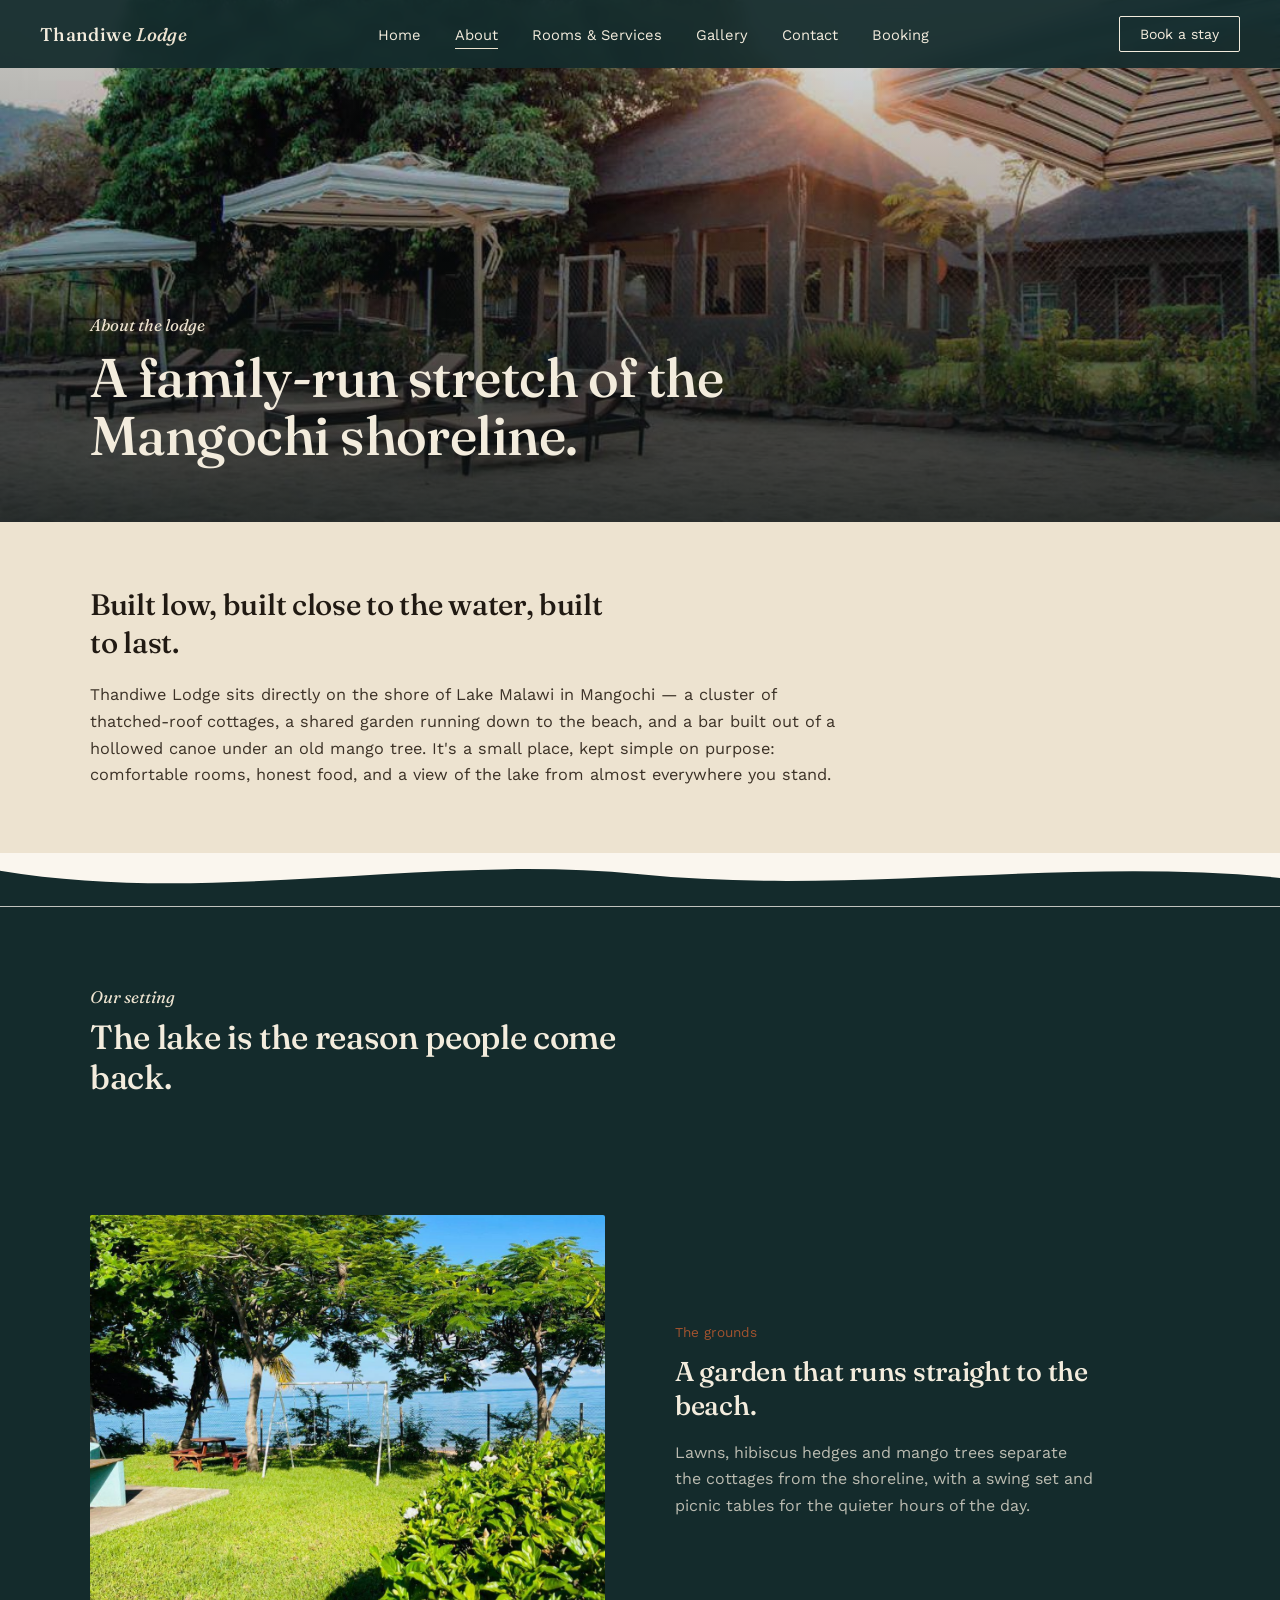
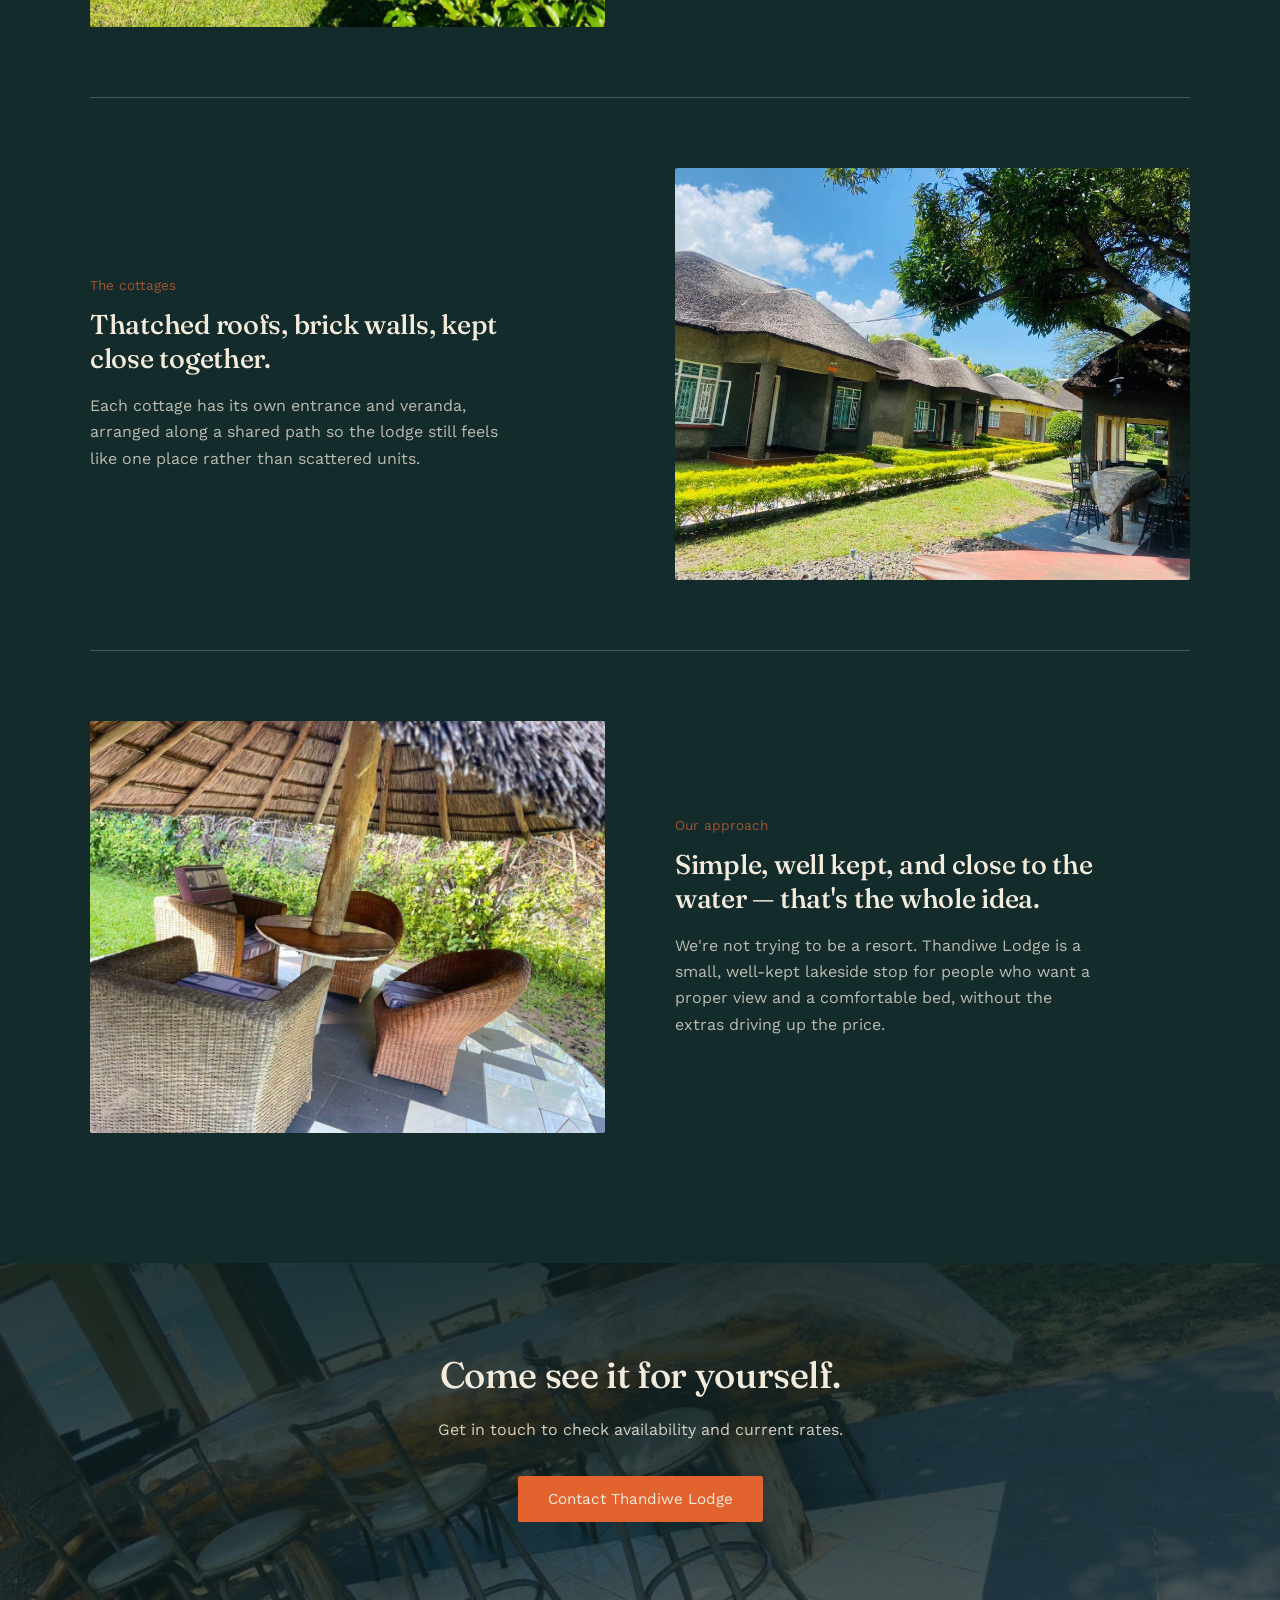
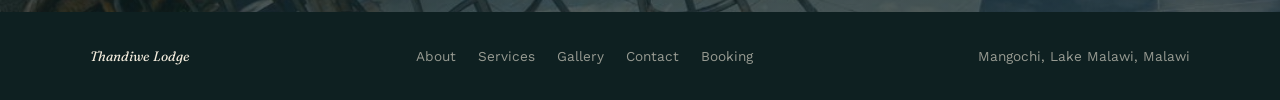
==== about.html @ 037a6b6d "Initial commit for Thandiwe project" ====
<!DOCTYPE html>
<html lang="en">
<head>
<meta charset="UTF-8">
<meta name="viewport" content="width=device-width, initial-scale=1.0">
<title>About — Thandiwe Lodge</title>
<link rel="preconnect" href="https://fonts.googleapis.com">
<link rel="preconnect" href="https://fonts.gstatic.com" crossorigin>
<link href="https://fonts.googleapis.com/css2?family=Fraunces:ital,opsz,wght@0,9..144,400;0,9..144,500;0,9..144,600;1,9..144,500&family=Work+Sans:wght@400;500;600&display=swap" rel="stylesheet">
<link rel="stylesheet" href="css/style.css">
</head>
<body>

  <nav class="nav solid" id="siteNav">
    <div class="word">Thandiwe <span>Lodge</span></div>
    <ul>
      <li><a href="home.html">Home</a></li>
      <li><a href="about.html" class="active">About</a></li>
      <li><a href="services.html">Rooms &amp; Services</a></li>
      <li><a href="gallery.html">Gallery</a></li>
      <li><a href="contact.html">Contact</a></li>
      <li><a href="booking.html">Booking</a></li>
    </ul>
    <a class="book-btn" href="booking.html">Book a stay</a>
  </nav>

  <section class="page-banner">
    <div class="hero-img"><img src="images/gallery-cottages-sunset.jpg" alt="Thatched cottages at Thandiwe Lodge at sunset"></div>
    <div class="page-banner-content">
      <span class="tag">About the lodge</span>
      <h1>A family-run stretch of the Mangochi shoreline.</h1>
    </div>
  </section>

  <section class="welcome">
    <div class="wrap" style="grid-template-columns:1fr;">
      <div>
        <h2>Built low, built close to the water, built to last.</h2>
        <p class="lead" style="max-width:760px;">Thandiwe Lodge sits directly on the shore of Lake Malawi in Mangochi — a cluster of thatched-roof cottages, a shared garden running down to the beach, and a bar built out of a hollowed canoe under an old mango tree. It's a small place, kept simple on purpose: comfortable rooms, honest food, and a view of the lake from almost everywhere you stand.</p>
      </div>
    </div>
  </section>

  <div class="wave" style="background:var(--paper);">
    <svg viewBox="0 0 1440 60" preserveAspectRatio="none"><path d="M0,20 C 240,60 480,0 720,24 C 960,48 1200,4 1440,28 L1440,60 L0,60 Z" fill="var(--ink)"></path></svg>
  </div>

  <section class="story" style="background:var(--ink); padding-top:80px;">
    <div class="wrap">
      <div class="section-head">
        <span class="tag" style="color:var(--sand);">Our setting</span>
        <h2 style="color:var(--text-light);">The lake is the reason people come back.</h2>
      </div>

      <div class="story-row" style="border-bottom-color:var(--line-light);">
        <div class="story-media"><img src="images/gallery-garden-lawn.jpg" alt="Green lawn with a swing set looking out to Lake Malawi"></div>
        <div class="story-copy">
          <span class="num">The grounds</span>
          <h3 style="color:var(--text-light);">A garden that runs straight to the beach.</h3>
          <p style="color:rgba(243,236,221,0.75);">Lawns, hibiscus hedges and mango trees separate the cottages from the shoreline, with a swing set and picnic tables for the quieter hours of the day.</p>
        </div>
      </div>

      <div class="story-row reverse" style="border-bottom-color:var(--line-light);">
        <div class="story-media"><img src="images/gallery-cottages-row.jpg" alt="Row of thatched-roof cottages at Thandiwe Lodge"></div>
        <div class="story-copy">
          <span class="num">The cottages</span>
          <h3 style="color:var(--text-light);">Thatched roofs, brick walls, kept close together.</h3>
          <p style="color:rgba(243,236,221,0.75);">Each cottage has its own entrance and veranda, arranged along a shared path so the lodge still feels like one place rather than scattered units.</p>
        </div>
      </div>

      <div class="story-row" style="border-bottom:none;">
        <div class="story-media"><img src="images/gallery-gazebo.jpg" alt="Thatched gazebo seating area in the garden"></div>
        <div class="story-copy">
          <span class="num">Our approach</span>
          <h3 style="color:var(--text-light);">Simple, well kept, and close to the water — that's the whole idea.</h3>
          <p style="color:rgba(243,236,221,0.75);">We're not trying to be a resort. Thandiwe Lodge is a small, well-kept lakeside stop for people who want a proper view and a comfortable bed, without the extras driving up the price.</p>
        </div>
      </div>
    </div>
  </section>

  <section class="contact" style="padding:90px 0;">
    <div class="contact-bg"><img src="images/gallery-canoe-bar.jpg" alt="Canoe bar under a tree by the beach"></div>
    <div class="wrap" style="text-align:center;">
      <h2 style="margin:0 auto;">Come see it for yourself.</h2>
      <p class="lead" style="margin:20px auto 0; text-align:center;">Get in touch to check availability and current rates.</p>
      <div style="margin-top:32px;"><a class="btn-primary" href="contact.html">Contact Thandiwe Lodge</a></div>
    </div>
  </section>

  <footer>
    <div class="wrap">
      <span class="word">Thandiwe Lodge</span>
      <ul class="foot-links">
        <li><a href="about.html">About</a></li>
        <li><a href="services.html">Services</a></li>
        <li><a href="gallery.html">Gallery</a></li>
        <li><a href="contact.html">Contact</a></li>
      <li><a href="booking.html">Booking</a></li>
      </ul>
      <span>Mangochi, Lake Malawi, Malawi</span>
    </div>
  </footer>

<script src="js/main.js"></script>
</body>
</html>
---- css/style.css ----
:root{
  --ink:#142B2C;
  --ink-deep:#0E2021;
  --sand:#EDE3D0;
  --paper:#FAF6EE;
  --clay:#A2532F;
  --coral:#E2632E;
  --text-dark:#211A13;
  --text-light:#F3ECDD;
  --line-light: rgba(243,236,221,0.22);
  --line-dark: rgba(33,26,19,0.14);
}

*{box-sizing:border-box;}
html{scroll-behavior:smooth;}
body{
  margin:0;
  font-family:'Work Sans', sans-serif;
  color:var(--text-dark);
  background:var(--paper);
  -webkit-font-smoothing:antialiased;
}
h1,h2,h3, .display{
  font-family:'Fraunces', serif;
  font-weight:500;
  letter-spacing:-0.01em;
  margin:0;
}
p{ line-height:1.65; margin:0; }
a{ color:inherit; text-decoration:none; }
img{ display:block; width:100%; height:100%; object-fit:cover; }
section{ position:relative; }

.wrap{
  max-width:1180px;
  margin:0 auto;
  padding:0 40px;
}

/* ---------- NAV ---------- */
.nav{
  position:fixed; top:0; left:0; right:0; z-index:50;
  display:flex; align-items:center; justify-content:space-between;
  padding:26px 40px;
  color:var(--text-light);
  transition:background .4s ease, padding .4s ease;
}
.nav.scrolled, .nav.solid{
  background:rgba(20,43,44,0.94);
  padding:16px 40px;
  backdrop-filter:blur(6px);
}
.nav .word{
  font-family:'Fraunces', serif;
  font-size:1.15rem;
  font-weight:500;
  letter-spacing:0.02em;
}
.nav .word span{ font-style:italic; color:var(--sand); }
.nav ul{
  list-style:none; display:flex; gap:34px; margin:0; padding:0;
}
.nav ul li a{
  font-size:0.92rem;
  padding-bottom:4px;
  border-bottom:1px solid transparent;
}
.nav ul li a.active{ border-bottom:1px solid var(--sand); }
.nav .book-btn{
  border:1px solid var(--text-light);
  padding:9px 20px;
  border-radius:2px;
  font-size:0.88rem;
  white-space:nowrap;
}

/* ---------- FULL HERO (home page) ---------- */
.hero{
  height:100vh;
  min-height:640px;
  position:relative;
  overflow:hidden;
  display:flex;
  align-items:flex-end;
  color:var(--text-light);
}
.hero-img{
  position:absolute; inset:0;
  animation:heroZoom 16s ease-out forwards;
}
@keyframes heroZoom{
  from{ transform:scale(1.12); }
  to{ transform:scale(1); }
}
.hero::after{
  content:"";
  position:absolute; inset:0;
  background:linear-gradient(0deg, rgba(11,20,20,0.86) 0%, rgba(11,20,20,0.28) 46%, rgba(11,20,20,0.12) 100%);
}
.hero-content{
  position:relative; z-index:2;
  padding:0 40px 70px;
  max-width:1180px;
  margin:0 auto;
  width:100%;
  opacity:0;
  animation:heroIn 1.1s ease .4s forwards;
}
@keyframes heroIn{
  from{ opacity:0; transform:translateY(18px); }
  to{ opacity:1; transform:translateY(0); }
}
.hero-kicker{
  font-size:0.95rem;
  color:var(--sand);
  margin-bottom:18px;
  max-width:420px;
}
.hero h1{
  font-size:clamp(2.6rem, 6vw, 5rem);
  line-height:1.02;
  max-width:820px;
}
.hero h1 em{ font-style:italic; color:var(--sand); font-weight:400; }
.hero-sub{
  margin-top:26px;
  font-size:1.05rem;
  max-width:460px;
  color:rgba(243,236,221,0.86);
}
.hero-actions{
  margin-top:38px;
  display:flex;
  gap:18px;
  align-items:center;
  flex-wrap:wrap;
}
.btn-primary{
  background:var(--coral);
  color:var(--text-light);
  padding:14px 30px;
  border-radius:2px;
  font-size:0.95rem;
  display:inline-block;
}
.btn-ghost{
  border-bottom:1px solid var(--text-light);
  padding-bottom:3px;
  font-size:0.95rem;
}
.scroll-cue{
  position:absolute; right:40px; bottom:40px; z-index:2;
  color:var(--text-light);
  font-size:0.8rem;
  display:flex; align-items:center; gap:10px;
}
.scroll-cue .line{
  width:1px; height:34px; background:rgba(243,236,221,0.5);
  position:relative;
  overflow:hidden;
}
.scroll-cue .line::after{
  content:""; position:absolute; left:0; top:-100%; width:100%; height:100%;
  background:var(--sand);
  animation:cueMove 1.8s ease-in-out infinite;
}
@keyframes cueMove{
  0%{ top:-100%; } 50%{ top:100%; } 100%{ top:100%; }
}

/* ---------- PAGE BANNER (inner pages) ---------- */
.page-banner{
  height:58vh;
  min-height:380px;
  position:relative;
  overflow:hidden;
  display:flex;
  align-items:flex-end;
  color:var(--text-light);
}
.page-banner .hero-img{ animation:none; }
.page-banner::after{
  content:"";
  position:absolute; inset:0;
  background:linear-gradient(0deg, rgba(11,20,20,0.82) 0%, rgba(11,20,20,0.3) 60%, rgba(11,20,20,0.12) 100%);
}
.page-banner-content{
  position:relative; z-index:2;
  padding:0 40px 56px;
  max-width:1180px;
  margin:0 auto;
  width:100%;
}
.page-banner-content .tag{
  font-family:'Fraunces', serif;
  font-style:italic;
  color:var(--sand);
  font-size:1.05rem;
  display:block;
  margin-bottom:14px;
}
.page-banner-content h1{
  font-size:clamp(2rem, 4.4vw, 3.4rem);
  line-height:1.08;
  max-width:700px;
}

/* ---------- WELCOME / RATE STRIP ---------- */
.welcome{
  background:var(--sand);
  padding:64px 0;
}
.welcome .wrap{
  display:grid;
  grid-template-columns:1.5fr 1fr;
  gap:60px;
  align-items:start;
}
.welcome h2{
  font-size:1.85rem;
  line-height:1.28;
  max-width:520px;
}
.welcome p.lead{
  margin-top:20px;
  font-size:1.02rem;
  max-width:500px;
  color:#3b3126;
}
.rate-box{
  border-left:2px solid var(--clay);
  padding-left:26px;
}
.rate-box .amount{
  font-family:'Fraunces', serif;
  font-size:2.5rem;
  font-weight:500;
  color:var(--clay);
  line-height:1;
}
.rate-box .unit{
  font-size:0.95rem;
  color:#3b3126;
  margin-top:8px;
  display:block;
}
.rate-box .note{
  margin-top:16px;
  font-size:0.84rem;
  color:#6b5f4d;
  font-style:italic;
}

/* ---------- WAVE DIVIDER ---------- */
.wave{ display:block; width:100%; line-height:0; }
.wave svg{ display:block; width:100%; height:auto; }

/* ---------- SECTION HEAD ---------- */
.section-head{ margin-bottom:48px; max-width:600px; }
.section-head .tag{
  font-family:'Fraunces', serif;
  font-style:italic;
  color:var(--clay);
  font-size:1.05rem;
  margin-bottom:10px;
  display:block;
}
.section-head h2{ font-size:2.1rem; line-height:1.2; }

/* ---------- GALLERY GRID ---------- */
.gallery{ background:var(--paper); padding:90px 0 100px; }
.grid-gallery{
  display:grid;
  grid-template-columns:repeat(6, 1fr);
  grid-auto-rows:130px;
  gap:14px;
}
.grid-gallery figure{ margin:0; overflow:hidden; position:relative; border-radius:2px; }
.grid-gallery figure img{ transition:transform 1.1s cubic-bezier(.2,.7,.2,1); }
.grid-gallery figure:hover img{ transform:scale(1.06); }
.grid-gallery figcaption{
  position:absolute; left:0; right:0; bottom:0;
  padding:16px 18px 14px;
  font-size:0.82rem;
  color:var(--text-light);
  background:linear-gradient(0deg, rgba(14,32,33,0.75), transparent);
}
.g-a{ grid-column:span 3; grid-row:span 3; }
.g-b{ grid-column:span 3; grid-row:span 2; }
.g-c{ grid-column:span 2; grid-row:span 2; }
.g-d{ grid-column:span 2; grid-row:span 2; }
.g-e{ grid-column:span 2; grid-row:span 2; }
.g-f{ grid-column:span 3; grid-row:span 2; }
.g-g{ grid-column:span 3; grid-row:span 2; }
.g-h{ grid-column:span 2; grid-row:span 2; }
.g-i{ grid-column:span 2; grid-row:span 2; }
.g-j{ grid-column:span 2; grid-row:span 2; }
.g-k{ grid-column:span 3; grid-row:span 2; }
.g-l{ grid-column:span 3; grid-row:span 2; }

/* ---------- STAY / RATE BAND ---------- */
.stay-band{ background:var(--ink); color:var(--text-light); padding:100px 0; }
.stay-band .wrap{ display:grid; grid-template-columns:1fr 1fr; gap:70px; align-items:center; }
.stay-media{ position:relative; aspect-ratio:4/5; overflow:hidden; border-radius:2px; }
.stay-band .section-head .tag{ color:var(--sand); }
.stay-band h2{ color:var(--text-light); font-size:2.1rem; }
.stay-copy p.lead{ margin-top:18px; color:rgba(243,236,221,0.8); max-width:440px; }
.stay-list{ margin-top:34px; display:flex; flex-direction:column; gap:16px; }
.stay-list .row{
  display:flex; justify-content:space-between;
  border-bottom:1px solid var(--line-light);
  padding-bottom:14px; max-width:440px;
}
.stay-list .row .k{ font-size:0.95rem; color:rgba(243,236,221,0.75); }
.stay-list .row .v{ font-family:'Fraunces', serif; font-size:1.15rem; }
.stay-cta{ margin-top:34px; }

/* ---------- STORY ROWS ---------- */
.story{ background:var(--paper); padding:100px 0 60px; }
.story-row{
  display:grid; grid-template-columns:1fr 1fr; gap:70px; align-items:center;
  padding:70px 0; border-bottom:1px solid var(--line-dark);
}
.story-row:last-child{ border-bottom:none; }
.story-row.reverse{ direction:rtl; }
.story-row.reverse > *{ direction:ltr; }
.story-media{ aspect-ratio:5/4; overflow:hidden; border-radius:2px; }
.story-copy .num{ font-size:0.85rem; color:var(--clay); display:block; margin-bottom:14px; }
.story-copy h3{ font-size:1.7rem; line-height:1.25; max-width:420px; }
.story-copy p{ margin-top:18px; color:#4a4032; max-width:420px; }

/* ---------- SERVICE / RATE CARDS ---------- */
.cards{ background:var(--sand); padding:90px 0; }
.card-grid{
  display:grid;
  grid-template-columns:repeat(3, 1fr);
  gap:28px;
  margin-top:10px;
}
.service-card{
  background:var(--paper);
  border-radius:2px;
  overflow:hidden;
}
.service-card .media{ aspect-ratio:4/3; overflow:hidden; }
.service-card .body{ padding:26px 24px 30px; }
.service-card h3{ font-size:1.25rem; }
.service-card p{ margin-top:12px; font-size:0.94rem; color:#4a4032; }

/* ---------- CONTACT ---------- */
.contact{ position:relative; color:var(--text-light); padding:130px 0 110px; overflow:hidden; }
.contact-bg{ position:absolute; inset:0; }
.contact::after{
  content:"";
  position:absolute; inset:0;
  background:linear-gradient(180deg, rgba(14,32,33,0.88), rgba(14,32,33,0.72));
}
.contact .wrap{ position:relative; z-index:2; }
.contact-inner{ display:grid; grid-template-columns:1.3fr 1fr; gap:70px; }
.contact h2{ font-size:2.3rem; line-height:1.2; max-width:520px; }
.contact p.lead{ margin-top:20px; max-width:440px; color:rgba(243,236,221,0.85); }
.contact-card{ border:1px solid var(--line-light); padding:34px; border-radius:2px; }
.contact-card .line{
  display:flex; justify-content:space-between; padding:14px 0;
  border-bottom:1px solid var(--line-light); font-size:0.95rem;
}
.contact-card .line:last-of-type{ border-bottom:none; }
.contact-card .line .k{ color:rgba(243,236,221,0.6); }
.contact-card .fb-btn{
  margin-top:24px; display:block; text-align:center;
  background:var(--coral); padding:14px; border-radius:2px; font-size:0.95rem;
}

/* ---------- CONTACT FORM (non-functional, informational) ---------- */
.form-note{ background:var(--paper); padding:90px 0; }
.form-note .wrap{ display:grid; grid-template-columns:1fr 1fr; gap:70px; align-items:start; }
.info-list{ display:flex; flex-direction:column; gap:26px; margin-top:32px; }
.info-list .item{ border-bottom:1px solid var(--line-dark); padding-bottom:22px; }
.info-list .item .k{ font-family:'Fraunces', serif; font-size:1.05rem; color:var(--clay); }
.info-list .item .v{ margin-top:8px; font-size:0.96rem; color:#4a4032; }

/* ---------- FOOTER ---------- */
footer{ background:var(--ink-deep); color:rgba(243,236,221,0.6); padding:36px 0; font-size:0.85rem; }
footer .wrap{ display:flex; justify-content:space-between; align-items:center; flex-wrap:wrap; gap:12px; }
footer .word{ color:var(--text-light); font-family:'Fraunces', serif; font-style:italic; }
footer .foot-links{ display:flex; gap:22px; list-style:none; padding:0; margin:0; }

@media (prefers-reduced-motion: reduce){
  .hero-img{ animation:none; }
  .hero-content{ animation:none; opacity:1; }
  .scroll-cue .line::after{ animation:none; }
}

/* ---------- RESPONSIVE ---------- */
@media (max-width: 880px){
  .nav ul{ display:none; }
  .wrap{ padding:0 22px; }
  .welcome .wrap, .stay-band .wrap, .contact-inner, .form-note .wrap{ grid-template-columns:1fr; }
  .rate-box{ border-left:none; border-top:2px solid var(--clay); padding-left:0; padding-top:20px; }
  .grid-gallery{ grid-template-columns:repeat(2,1fr); grid-auto-rows:150px; }
  .grid-gallery figure{ grid-column:span 2 !important; grid-row:span 2 !important; }
  .story-row{ grid-template-columns:1fr; gap:30px; padding:44px 0; }
  .story-row.reverse{ direction:ltr; }
  .stay-media{ order:2; }
  .card-grid{ grid-template-columns:1fr; }
}
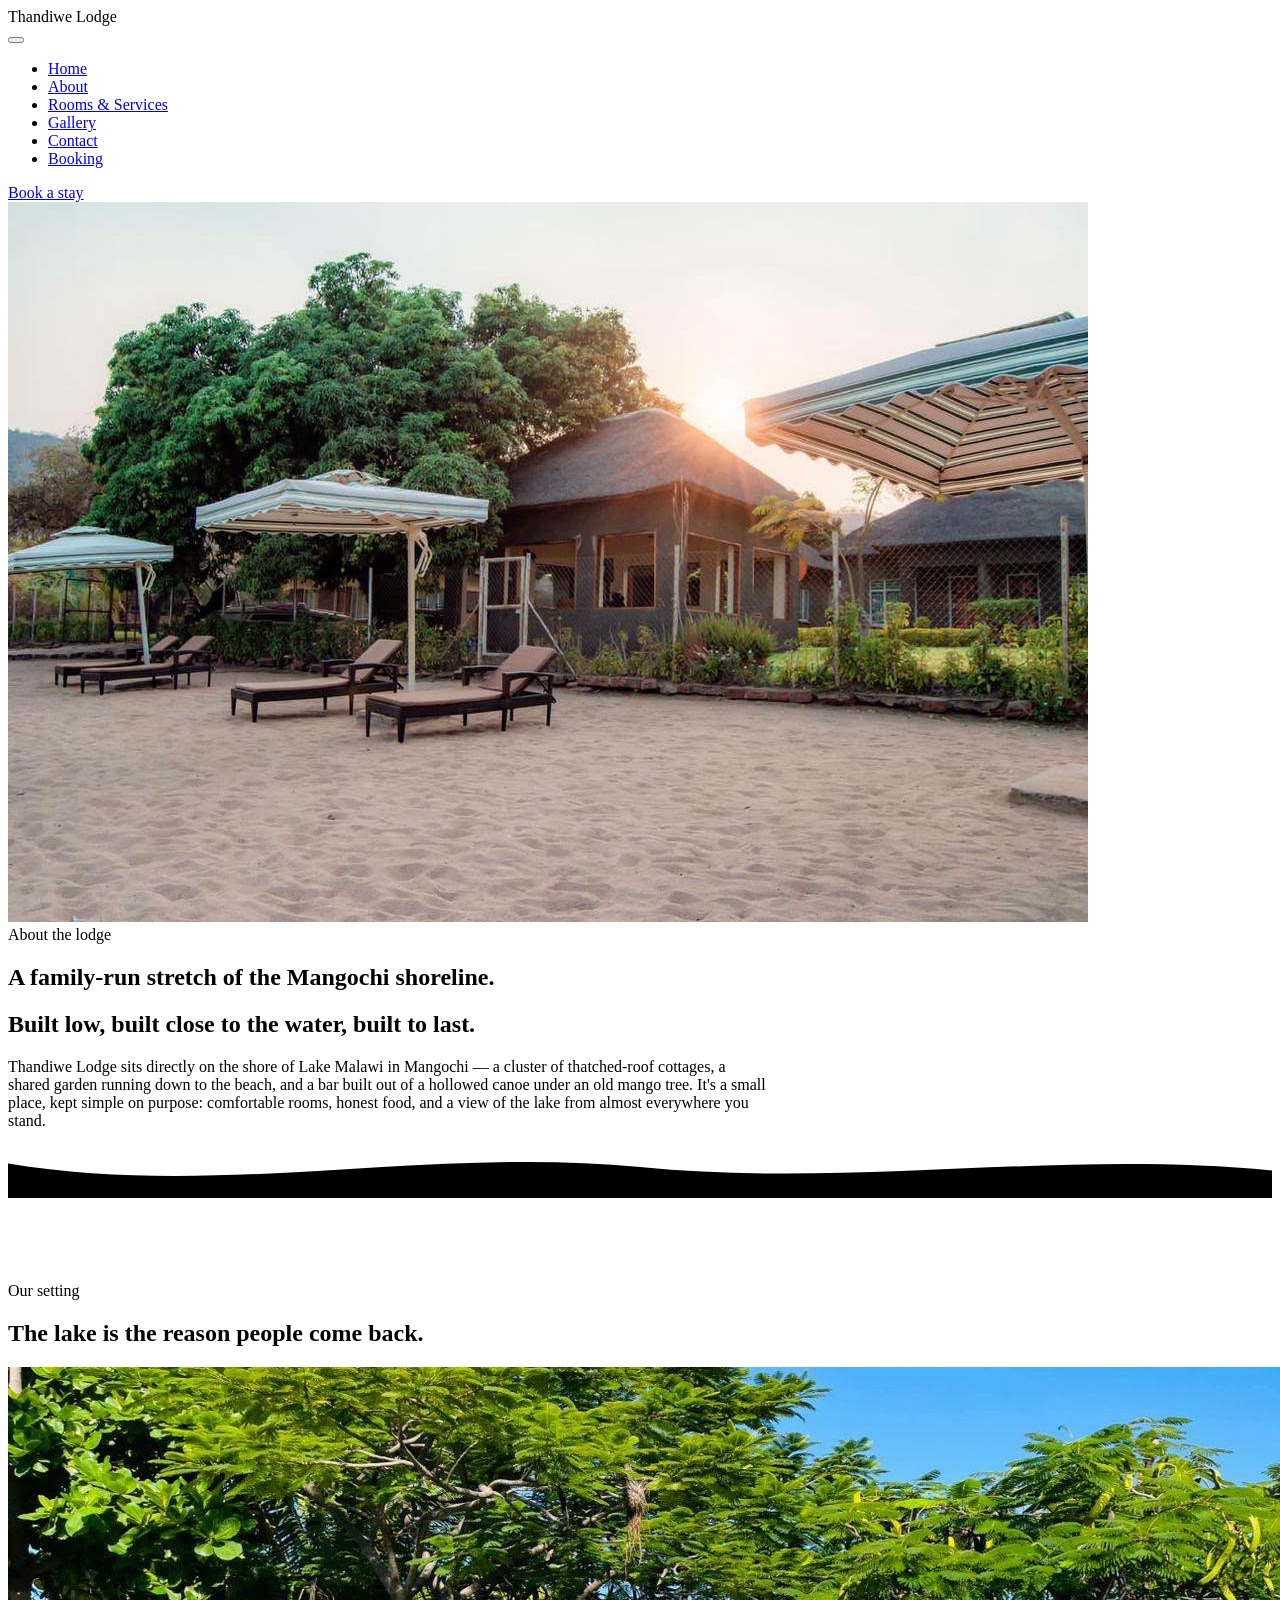
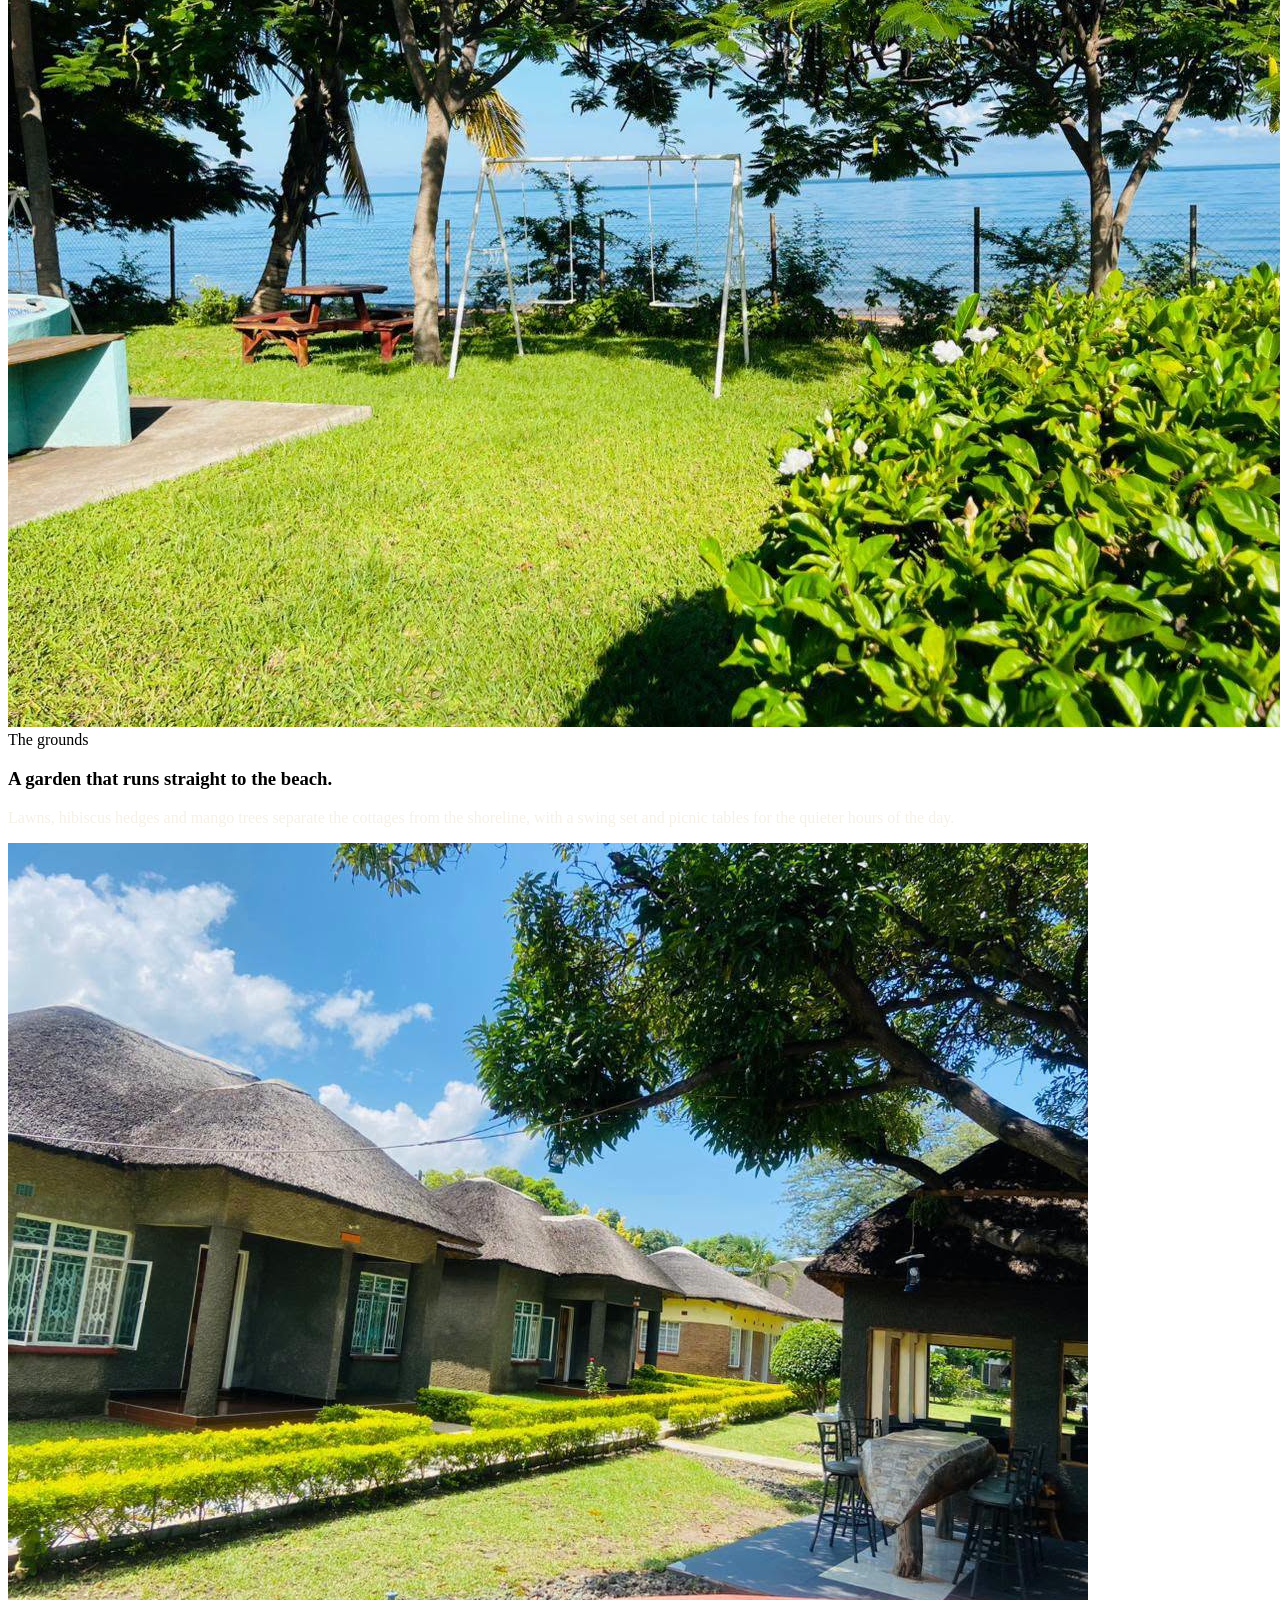
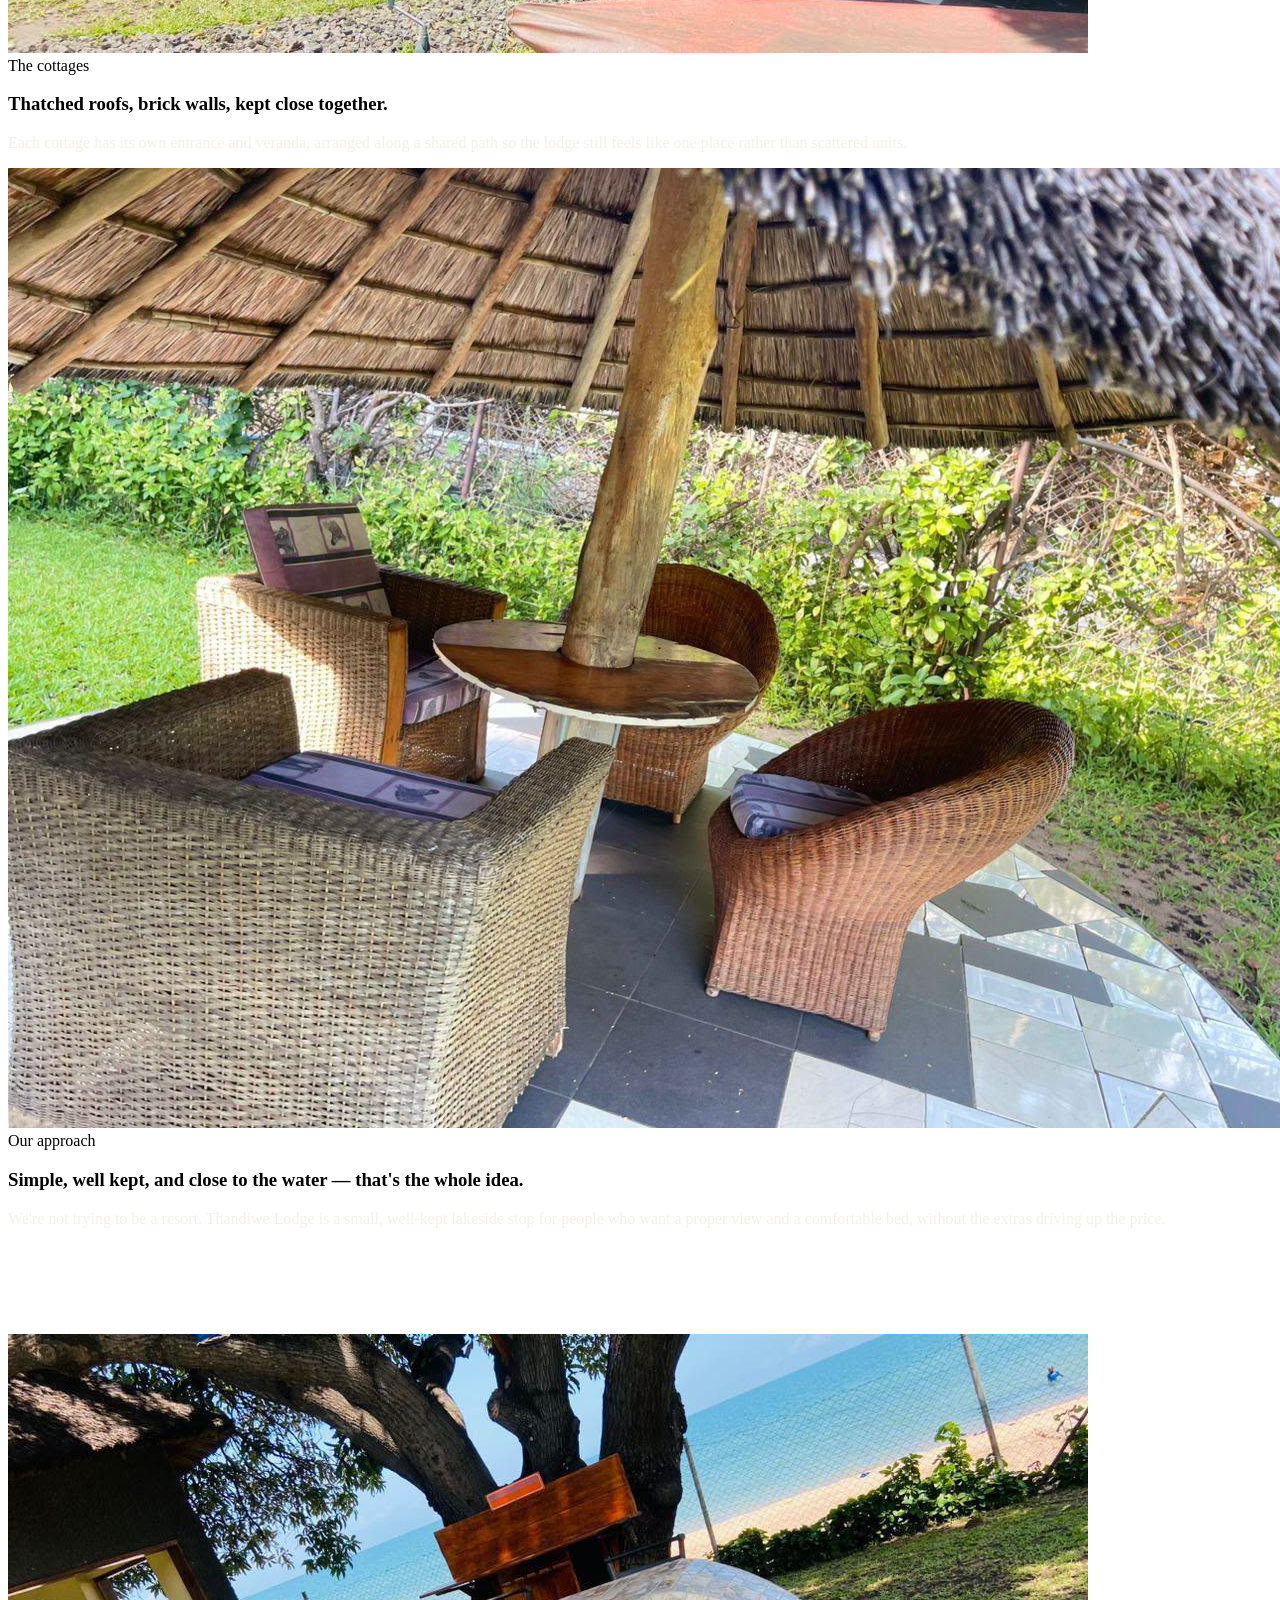
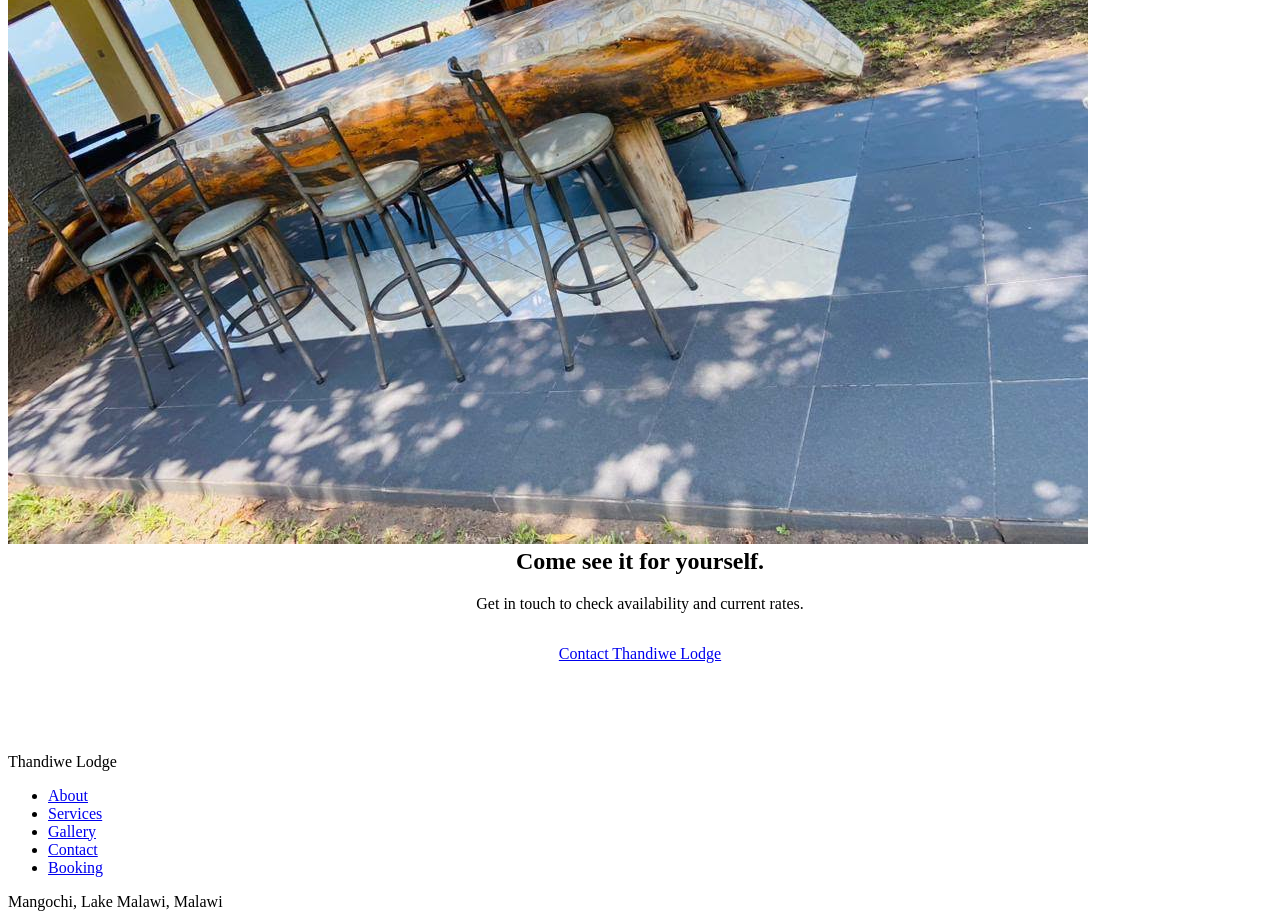
==== commit 9236cdb5: "Update about.html" ====
--- a/about.html
+++ b/about.html
@@ -13,16 +13,28 @@
 
   <nav class="nav solid" id="siteNav">
     <div class="word">Thandiwe <span>Lodge</span></div>
-    <ul>
-      <li><a href="home.html">Home</a></li>
-      <li><a href="about.html" class="active">About</a></li>
-      <li><a href="services.html">Rooms &amp; Services</a></li>
-      <li><a href="gallery.html">Gallery</a></li>
-      <li><a href="contact.html">Contact</a></li>
-      <li><a href="booking.html">Booking</a></li>
-    </ul>
-    <a class="book-btn" href="booking.html">Book a stay</a>
+    
+    <!-- 1. ADD THIS BUTTON -->
+    <button class="nav-toggle" id="menuToggle" aria-label="Toggle menu">
+      <span></span>
+      <span></span>
+      <span></span>
+    </button>
+
+    <!-- 2. WRAP YOUR LINKS IN THIS DIV -->
+    <div class="nav-links" id="navLinks">
+      <ul>
+        <li><a href="home.html">Home</a></li>
+        <li><a href="about.html" class="active">About</a></li>
+        <li><a href="services.html">Rooms &amp; Services</a></li>
+        <li><a href="gallery.html">Gallery</a></li>
+        <li><a href="contact.html">Contact</a></li>
+        <li><a href="booking.html">Booking</a></li>
+      </ul>
+      <a class="book-btn" href="booking.html">Book a stay</a>
+    </div>
   </nav>
+   
 
   <section class="page-banner">
     <div class="hero-img"><img src="images/gallery-cottages-sunset.jpg" alt="Thatched cottages at Thandiwe Lodge at sunset"></div>
--- a/css/style.css
+++ b/css/style.css
@@ -1,406 +1,24 @@
-:root{
-  --ink:#142B2C;
-  --ink-deep:#0E2021;
-  --sand:#EDE3D0;
-  --paper:#FAF6EE;
-  --clay:#A2532F;
-  --coral:#E2632E;
-  --text-dark:#211A13;
-  --text-light:#F3ECDD;
-  --line-light: rgba(243,236,221,0.22);
-  --line-dark: rgba(33,26,19,0.14);
-}
+document.addEventListener('DOMContentLoaded', function() {
+  const menuToggle = document.getElementById('menuToggle');
+  const navLinks = document.getElementById('navLinks');
+  const nav = document.getElementById('siteNav');
 
-*{box-sizing:border-box;}
-html{scroll-behavior:smooth;}
-body{
-  margin:0;
-  font-family:'Work Sans', sans-serif;
-  color:var(--text-dark);
-  background:var(--paper);
-  -webkit-font-smoothing:antialiased;
-}
-h1,h2,h3, .display{
-  font-family:'Fraunces', serif;
-  font-weight:500;
-  letter-spacing:-0.01em;
-  margin:0;
-}
-p{ line-height:1.65; margin:0; }
-a{ color:inherit; text-decoration:none; }
-img{ display:block; width:100%; height:100%; object-fit:cover; }
-section{ position:relative; }
+  // Toggle menu on click
+  menuToggle.addEventListener('click', function() {
+    navLinks.classList.toggle('active');
+    menuToggle.classList.toggle('active');
+    
+    // Prevent background scrolling when menu is open
+    if(navLinks.classList.contains('active')){
+        document.body.style.overflow = 'hidden';
+    } else {
+        document.body.style.overflow = '';
+    }
+  });
 
-.wrap{
-  max-width:1180px;
-  margin:0 auto;
-  padding:0 40px;
-}
-
-/* ---------- NAV ---------- */
-.nav{
-  position:fixed; top:0; left:0; right:0; z-index:50;
-  display:flex; align-items:center; justify-content:space-between;
-  padding:26px 40px;
-  color:var(--text-light);
-  transition:background .4s ease, padding .4s ease;
-}
-.nav.scrolled, .nav.solid{
-  background:rgba(20,43,44,0.94);
-  padding:16px 40px;
-  backdrop-filter:blur(6px);
-}
-.nav .word{
-  font-family:'Fraunces', serif;
-  font-size:1.15rem;
-  font-weight:500;
-  letter-spacing:0.02em;
-}
-.nav .word span{ font-style:italic; color:var(--sand); }
-.nav ul{
-  list-style:none; display:flex; gap:34px; margin:0; padding:0;
-}
-.nav ul li a{
-  font-size:0.92rem;
-  padding-bottom:4px;
-  border-bottom:1px solid transparent;
-}
-.nav ul li a.active{ border-bottom:1px solid var(--sand); }
-.nav .book-btn{
-  border:1px solid var(--text-light);
-  padding:9px 20px;
-  border-radius:2px;
-  font-size:0.88rem;
-  white-space:nowrap;
-}
-
-/* ---------- FULL HERO (home page) ---------- */
-.hero{
-  height:100vh;
-  min-height:640px;
-  position:relative;
-  overflow:hidden;
-  display:flex;
-  align-items:flex-end;
-  color:var(--text-light);
-}
-.hero-img{
-  position:absolute; inset:0;
-  animation:heroZoom 16s ease-out forwards;
-}
-@keyframes heroZoom{
-  from{ transform:scale(1.12); }
-  to{ transform:scale(1); }
-}
-.hero::after{
-  content:"";
-  position:absolute; inset:0;
-  background:linear-gradient(0deg, rgba(11,20,20,0.86) 0%, rgba(11,20,20,0.28) 46%, rgba(11,20,20,0.12) 100%);
-}
-.hero-content{
-  position:relative; z-index:2;
-  padding:0 40px 70px;
-  max-width:1180px;
-  margin:0 auto;
-  width:100%;
-  opacity:0;
-  animation:heroIn 1.1s ease .4s forwards;
-}
-@keyframes heroIn{
-  from{ opacity:0; transform:translateY(18px); }
-  to{ opacity:1; transform:translateY(0); }
-}
-.hero-kicker{
-  font-size:0.95rem;
-  color:var(--sand);
-  margin-bottom:18px;
-  max-width:420px;
-}
-.hero h1{
-  font-size:clamp(2.6rem, 6vw, 5rem);
-  line-height:1.02;
-  max-width:820px;
-}
-.hero h1 em{ font-style:italic; color:var(--sand); font-weight:400; }
-.hero-sub{
-  margin-top:26px;
-  font-size:1.05rem;
-  max-width:460px;
-  color:rgba(243,236,221,0.86);
-}
-.hero-actions{
-  margin-top:38px;
-  display:flex;
-  gap:18px;
-  align-items:center;
-  flex-wrap:wrap;
-}
-.btn-primary{
-  background:var(--coral);
-  color:var(--text-light);
-  padding:14px 30px;
-  border-radius:2px;
-  font-size:0.95rem;
-  display:inline-block;
-}
-.btn-ghost{
-  border-bottom:1px solid var(--text-light);
-  padding-bottom:3px;
-  font-size:0.95rem;
-}
-.scroll-cue{
-  position:absolute; right:40px; bottom:40px; z-index:2;
-  color:var(--text-light);
-  font-size:0.8rem;
-  display:flex; align-items:center; gap:10px;
-}
-.scroll-cue .line{
-  width:1px; height:34px; background:rgba(243,236,221,0.5);
-  position:relative;
-  overflow:hidden;
-}
-.scroll-cue .line::after{
-  content:""; position:absolute; left:0; top:-100%; width:100%; height:100%;
-  background:var(--sand);
-  animation:cueMove 1.8s ease-in-out infinite;
-}
-@keyframes cueMove{
-  0%{ top:-100%; } 50%{ top:100%; } 100%{ top:100%; }
-}
-
-/* ---------- PAGE BANNER (inner pages) ---------- */
-.page-banner{
-  height:58vh;
-  min-height:380px;
-  position:relative;
-  overflow:hidden;
-  display:flex;
-  align-items:flex-end;
-  color:var(--text-light);
-}
-.page-banner .hero-img{ animation:none; }
-.page-banner::after{
-  content:"";
-  position:absolute; inset:0;
-  background:linear-gradient(0deg, rgba(11,20,20,0.82) 0%, rgba(11,20,20,0.3) 60%, rgba(11,20,20,0.12) 100%);
-}
-.page-banner-content{
-  position:relative; z-index:2;
-  padding:0 40px 56px;
-  max-width:1180px;
-  margin:0 auto;
-  width:100%;
-}
-.page-banner-content .tag{
-  font-family:'Fraunces', serif;
-  font-style:italic;
-  color:var(--sand);
-  font-size:1.05rem;
-  display:block;
-  margin-bottom:14px;
-}
-.page-banner-content h1{
-  font-size:clamp(2rem, 4.4vw, 3.4rem);
-  line-height:1.08;
-  max-width:700px;
-}
-
-/* ---------- WELCOME / RATE STRIP ---------- */
-.welcome{
-  background:var(--sand);
-  padding:64px 0;
-}
-.welcome .wrap{
-  display:grid;
-  grid-template-columns:1.5fr 1fr;
-  gap:60px;
-  align-items:start;
-}
-.welcome h2{
-  font-size:1.85rem;
-  line-height:1.28;
-  max-width:520px;
-}
-.welcome p.lead{
-  margin-top:20px;
-  font-size:1.02rem;
-  max-width:500px;
-  color:#3b3126;
-}
-.rate-box{
-  border-left:2px solid var(--clay);
-  padding-left:26px;
-}
-.rate-box .amount{
-  font-family:'Fraunces', serif;
-  font-size:2.5rem;
-  font-weight:500;
-  color:var(--clay);
-  line-height:1;
-}
-.rate-box .unit{
-  font-size:0.95rem;
-  color:#3b3126;
-  margin-top:8px;
-  display:block;
-}
-.rate-box .note{
-  margin-top:16px;
-  font-size:0.84rem;
-  color:#6b5f4d;
-  font-style:italic;
-}
-
-/* ---------- WAVE DIVIDER ---------- */
-.wave{ display:block; width:100%; line-height:0; }
-.wave svg{ display:block; width:100%; height:auto; }
-
-/* ---------- SECTION HEAD ---------- */
-.section-head{ margin-bottom:48px; max-width:600px; }
-.section-head .tag{
-  font-family:'Fraunces', serif;
-  font-style:italic;
-  color:var(--clay);
-  font-size:1.05rem;
-  margin-bottom:10px;
-  display:block;
-}
-.section-head h2{ font-size:2.1rem; line-height:1.2; }
-
-/* ---------- GALLERY GRID ---------- */
-.gallery{ background:var(--paper); padding:90px 0 100px; }
-.grid-gallery{
-  display:grid;
-  grid-template-columns:repeat(6, 1fr);
-  grid-auto-rows:130px;
-  gap:14px;
-}
-.grid-gallery figure{ margin:0; overflow:hidden; position:relative; border-radius:2px; }
-.grid-gallery figure img{ transition:transform 1.1s cubic-bezier(.2,.7,.2,1); }
-.grid-gallery figure:hover img{ transform:scale(1.06); }
-.grid-gallery figcaption{
-  position:absolute; left:0; right:0; bottom:0;
-  padding:16px 18px 14px;
-  font-size:0.82rem;
-  color:var(--text-light);
-  background:linear-gradient(0deg, rgba(14,32,33,0.75), transparent);
-}
-.g-a{ grid-column:span 3; grid-row:span 3; }
-.g-b{ grid-column:span 3; grid-row:span 2; }
-.g-c{ grid-column:span 2; grid-row:span 2; }
-.g-d{ grid-column:span 2; grid-row:span 2; }
-.g-e{ grid-column:span 2; grid-row:span 2; }
-.g-f{ grid-column:span 3; grid-row:span 2; }
-.g-g{ grid-column:span 3; grid-row:span 2; }
-.g-h{ grid-column:span 2; grid-row:span 2; }
-.g-i{ grid-column:span 2; grid-row:span 2; }
-.g-j{ grid-column:span 2; grid-row:span 2; }
-.g-k{ grid-column:span 3; grid-row:span 2; }
-.g-l{ grid-column:span 3; grid-row:span 2; }
-
-/* ---------- STAY / RATE BAND ---------- */
-.stay-band{ background:var(--ink); color:var(--text-light); padding:100px 0; }
-.stay-band .wrap{ display:grid; grid-template-columns:1fr 1fr; gap:70px; align-items:center; }
-.stay-media{ position:relative; aspect-ratio:4/5; overflow:hidden; border-radius:2px; }
-.stay-band .section-head .tag{ color:var(--sand); }
-.stay-band h2{ color:var(--text-light); font-size:2.1rem; }
-.stay-copy p.lead{ margin-top:18px; color:rgba(243,236,221,0.8); max-width:440px; }
-.stay-list{ margin-top:34px; display:flex; flex-direction:column; gap:16px; }
-.stay-list .row{
-  display:flex; justify-content:space-between;
-  border-bottom:1px solid var(--line-light);
-  padding-bottom:14px; max-width:440px;
-}
-.stay-list .row .k{ font-size:0.95rem; color:rgba(243,236,221,0.75); }
-.stay-list .row .v{ font-family:'Fraunces', serif; font-size:1.15rem; }
-.stay-cta{ margin-top:34px; }
-
-/* ---------- STORY ROWS ---------- */
-.story{ background:var(--paper); padding:100px 0 60px; }
-.story-row{
-  display:grid; grid-template-columns:1fr 1fr; gap:70px; align-items:center;
-  padding:70px 0; border-bottom:1px solid var(--line-dark);
-}
-.story-row:last-child{ border-bottom:none; }
-.story-row.reverse{ direction:rtl; }
-.story-row.reverse > *{ direction:ltr; }
-.story-media{ aspect-ratio:5/4; overflow:hidden; border-radius:2px; }
-.story-copy .num{ font-size:0.85rem; color:var(--clay); display:block; margin-bottom:14px; }
-.story-copy h3{ font-size:1.7rem; line-height:1.25; max-width:420px; }
-.story-copy p{ margin-top:18px; color:#4a4032; max-width:420px; }
-
-/* ---------- SERVICE / RATE CARDS ---------- */
-.cards{ background:var(--sand); padding:90px 0; }
-.card-grid{
-  display:grid;
-  grid-template-columns:repeat(3, 1fr);
-  gap:28px;
-  margin-top:10px;
-}
-.service-card{
-  background:var(--paper);
-  border-radius:2px;
-  overflow:hidden;
-}
-.service-card .media{ aspect-ratio:4/3; overflow:hidden; }
-.service-card .body{ padding:26px 24px 30px; }
-.service-card h3{ font-size:1.25rem; }
-.service-card p{ margin-top:12px; font-size:0.94rem; color:#4a4032; }
-
-/* ---------- CONTACT ---------- */
-.contact{ position:relative; color:var(--text-light); padding:130px 0 110px; overflow:hidden; }
-.contact-bg{ position:absolute; inset:0; }
-.contact::after{
-  content:"";
-  position:absolute; inset:0;
-  background:linear-gradient(180deg, rgba(14,32,33,0.88), rgba(14,32,33,0.72));
-}
-.contact .wrap{ position:relative; z-index:2; }
-.contact-inner{ display:grid; grid-template-columns:1.3fr 1fr; gap:70px; }
-.contact h2{ font-size:2.3rem; line-height:1.2; max-width:520px; }
-.contact p.lead{ margin-top:20px; max-width:440px; color:rgba(243,236,221,0.85); }
-.contact-card{ border:1px solid var(--line-light); padding:34px; border-radius:2px; }
-.contact-card .line{
-  display:flex; justify-content:space-between; padding:14px 0;
-  border-bottom:1px solid var(--line-light); font-size:0.95rem;
-}
-.contact-card .line:last-of-type{ border-bottom:none; }
-.contact-card .line .k{ color:rgba(243,236,221,0.6); }
-.contact-card .fb-btn{
-  margin-top:24px; display:block; text-align:center;
-  background:var(--coral); padding:14px; border-radius:2px; font-size:0.95rem;
-}
-
-/* ---------- CONTACT FORM (non-functional, informational) ---------- */
-.form-note{ background:var(--paper); padding:90px 0; }
-.form-note .wrap{ display:grid; grid-template-columns:1fr 1fr; gap:70px; align-items:start; }
-.info-list{ display:flex; flex-direction:column; gap:26px; margin-top:32px; }
-.info-list .item{ border-bottom:1px solid var(--line-dark); padding-bottom:22px; }
-.info-list .item .k{ font-family:'Fraunces', serif; font-size:1.05rem; color:var(--clay); }
-.info-list .item .v{ margin-top:8px; font-size:0.96rem; color:#4a4032; }
-
-/* ---------- FOOTER ---------- */
-footer{ background:var(--ink-deep); color:rgba(243,236,221,0.6); padding:36px 0; font-size:0.85rem; }
-footer .wrap{ display:flex; justify-content:space-between; align-items:center; flex-wrap:wrap; gap:12px; }
-footer .word{ color:var(--text-light); font-family:'Fraunces', serif; font-style:italic; }
-footer .foot-links{ display:flex; gap:22px; list-style:none; padding:0; margin:0; }
-
-@media (prefers-reduced-motion: reduce){
-  .hero-img{ animation:none; }
-  .hero-content{ animation:none; opacity:1; }
-  .scroll-cue .line::after{ animation:none; }
-}
-
-/* ---------- RESPONSIVE ---------- */
-@media (max-width: 880px){
-  .nav ul{ display:none; }
-  .wrap{ padding:0 22px; }
-  .welcome .wrap, .stay-band .wrap, .contact-inner, .form-note .wrap{ grid-template-columns:1fr; }
-  .rate-box{ border-left:none; border-top:2px solid var(--clay); padding-left:0; padding-top:20px; }
-  .grid-gallery{ grid-template-columns:repeat(2,1fr); grid-auto-rows:150px; }
-  .grid-gallery figure{ grid-column:span 2 !important; grid-row:span 2 !important; }
-  .story-row{ grid-template-columns:1fr; gap:30px; padding:44px 0; }
-  .story-row.reverse{ direction:ltr; }
-  .stay-media{ order:2; }
-  .card-grid{ grid-template-columns:1fr; }
-}
+  // Scroll effect for the navigation bar
+  window.addEventListener('scroll', () => {
+    if (window.scrollY > 40) nav.classList.add('scrolled');
+    else nav.classList.remove('scrolled');
+  });
+});
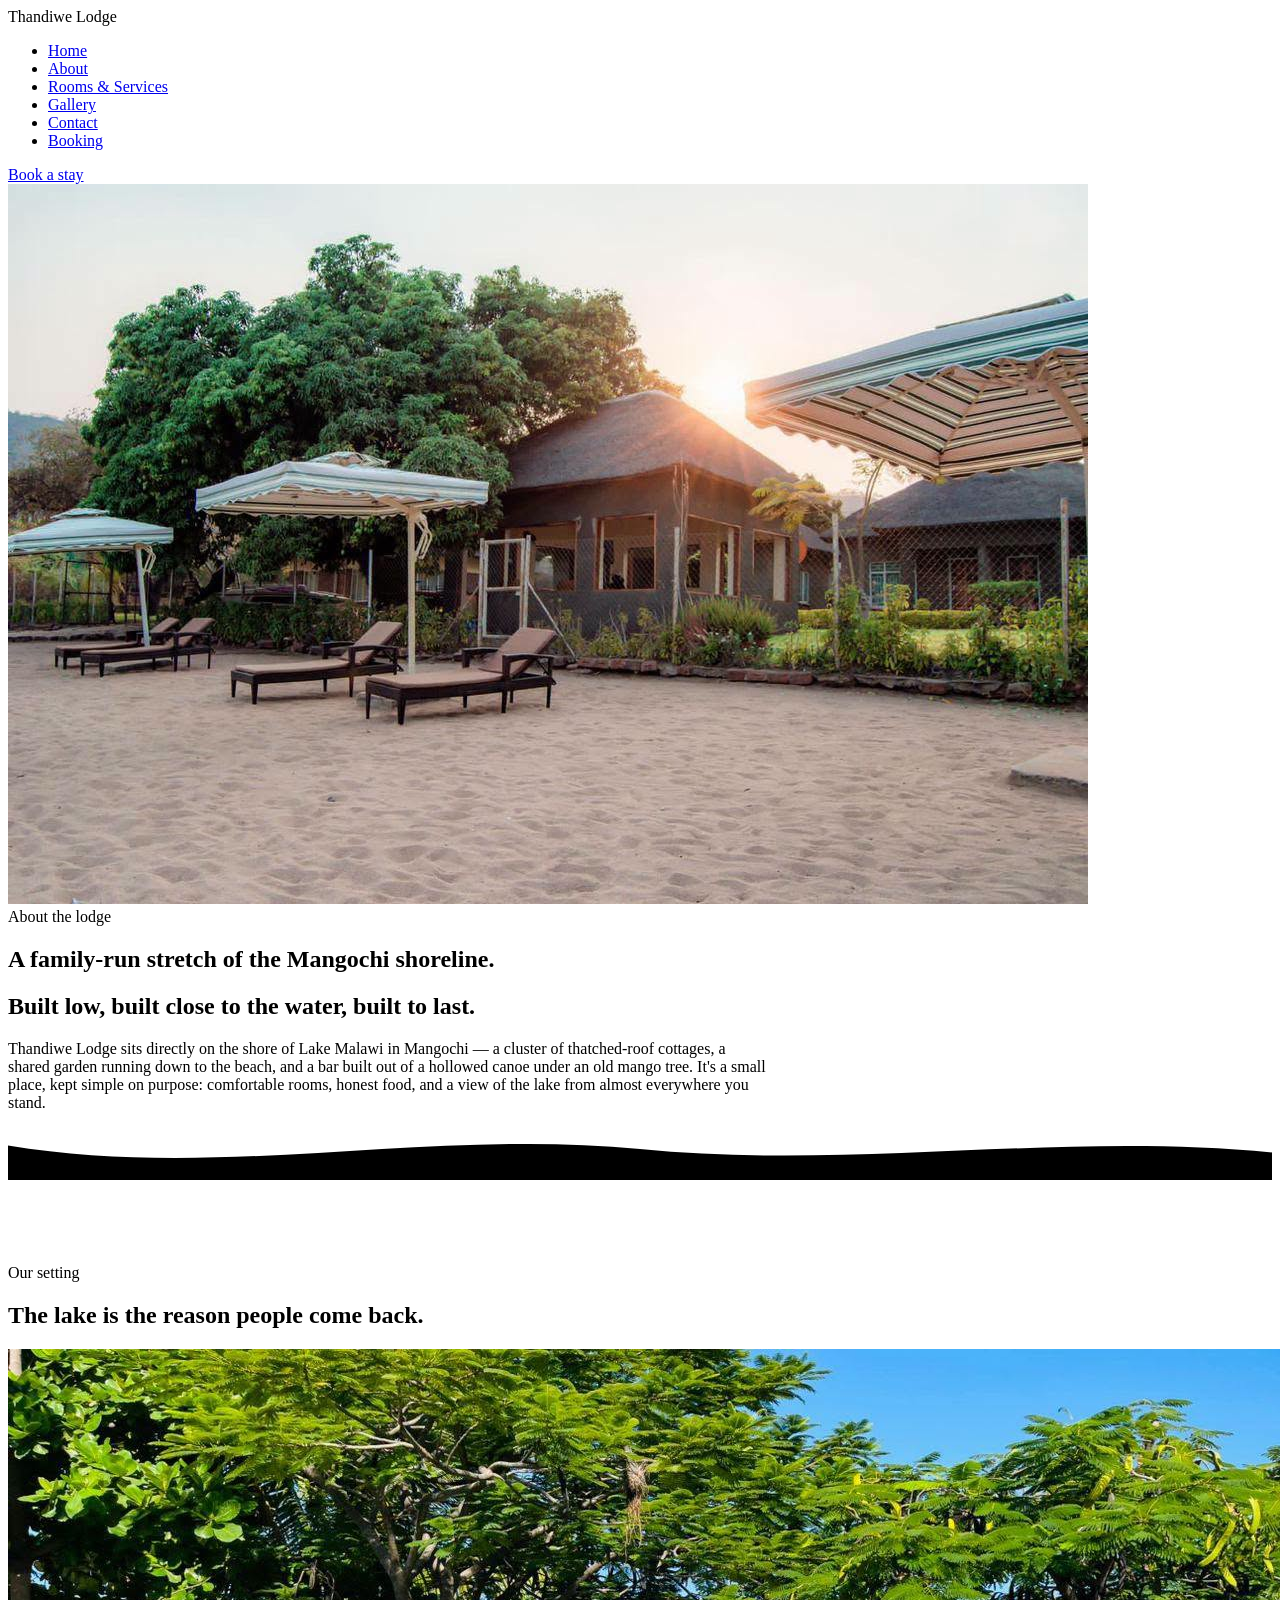
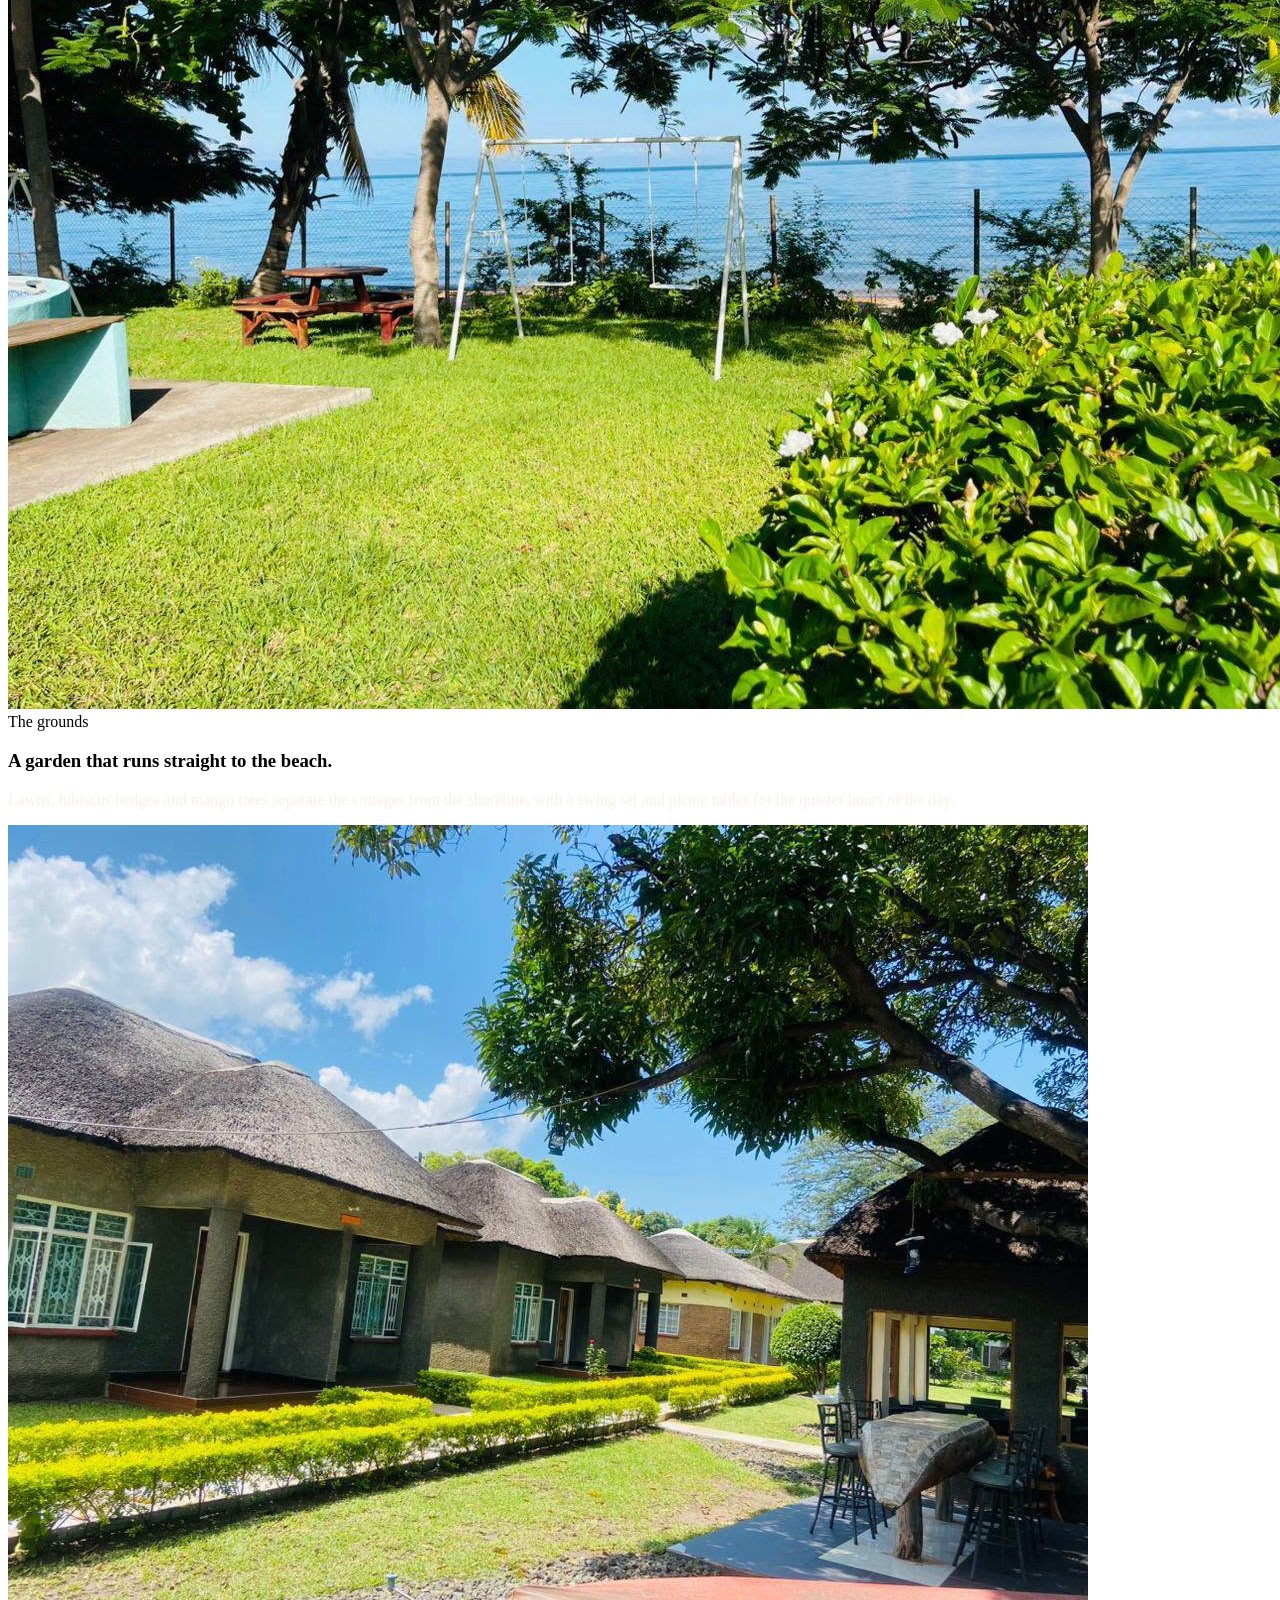
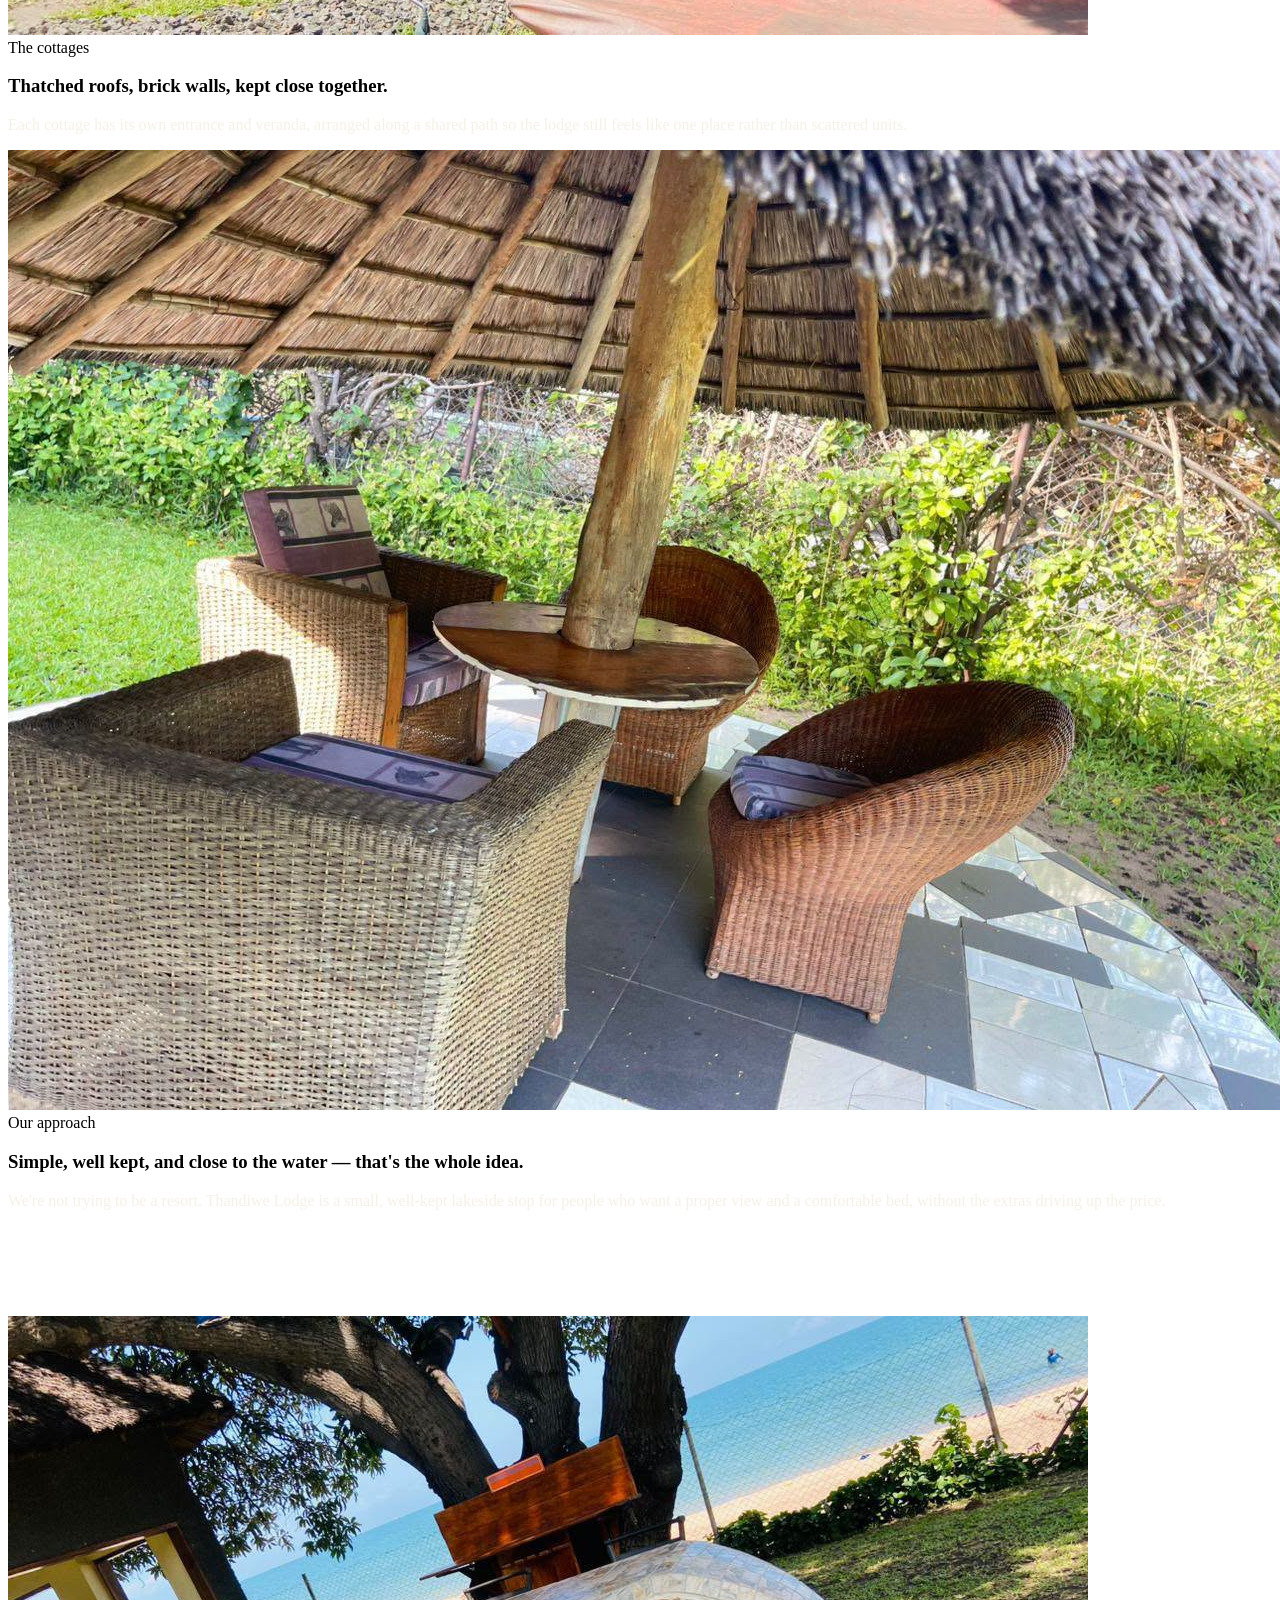
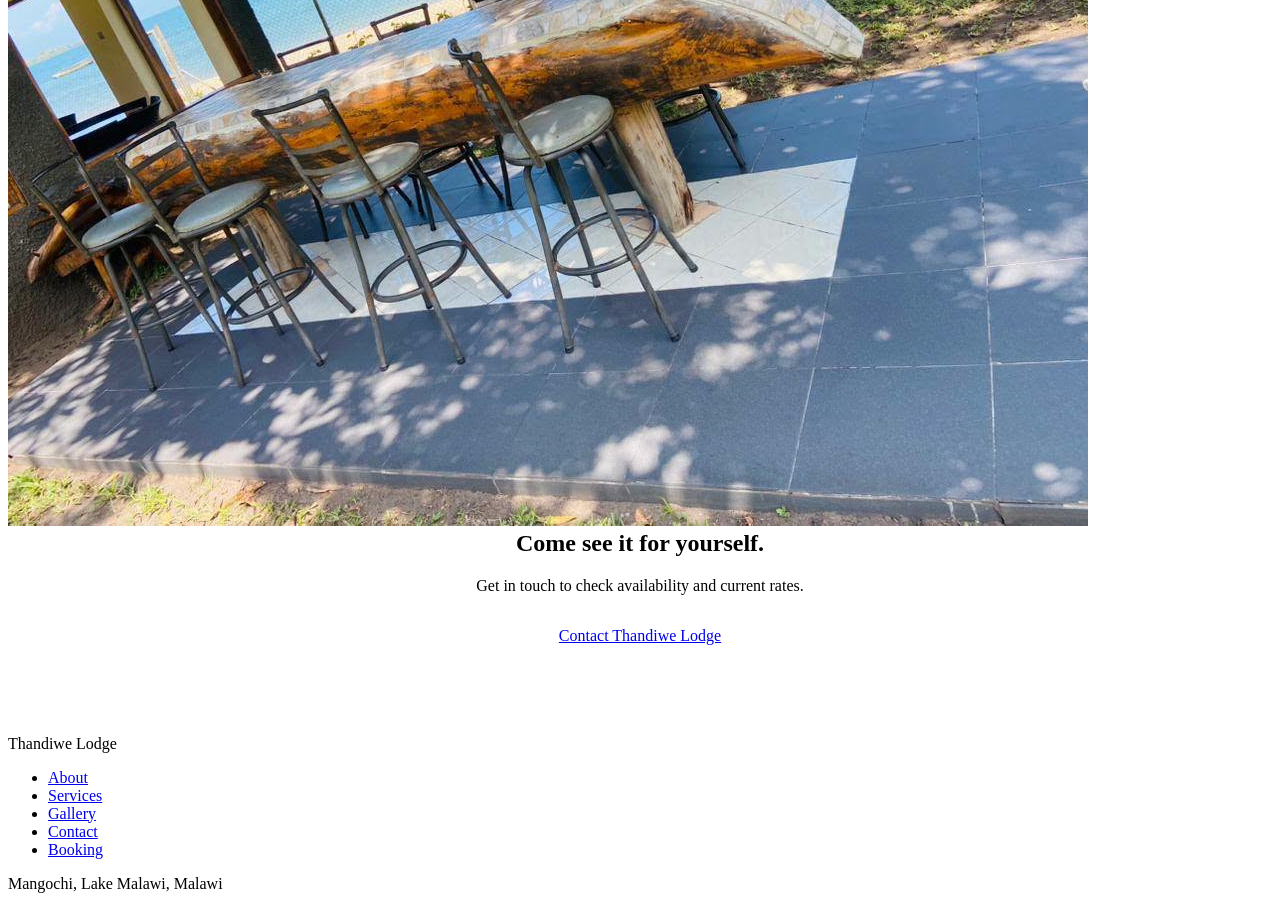
==== commit 649fde4a: "Refactor navigation structure in about.html Removed commented-out button and div wrapping for links," ====
--- a/about.html
+++ b/about.html
@@ -13,28 +13,16 @@
 
   <nav class="nav solid" id="siteNav">
     <div class="word">Thandiwe <span>Lodge</span></div>
-    
-    <!-- 1. ADD THIS BUTTON -->
-    <button class="nav-toggle" id="menuToggle" aria-label="Toggle menu">
-      <span></span>
-      <span></span>
-      <span></span>
-    </button>
-
-    <!-- 2. WRAP YOUR LINKS IN THIS DIV -->
-    <div class="nav-links" id="navLinks">
-      <ul>
-        <li><a href="home.html">Home</a></li>
-        <li><a href="about.html" class="active">About</a></li>
-        <li><a href="services.html">Rooms &amp; Services</a></li>
-        <li><a href="gallery.html">Gallery</a></li>
-        <li><a href="contact.html">Contact</a></li>
-        <li><a href="booking.html">Booking</a></li>
-      </ul>
-      <a class="book-btn" href="booking.html">Book a stay</a>
-    </div>
+    <ul>
+      <li><a href="home.html">Home</a></li>
+      <li><a href="about.html" class="active">About</a></li>
+      <li><a href="services.html">Rooms &amp; Services</a></li>
+      <li><a href="gallery.html">Gallery</a></li>
+      <li><a href="contact.html">Contact</a></li>
+      <li><a href="booking.html">Booking</a></li>
+    </ul>
+    <a class="book-btn" href="booking.html">Book a stay</a>
   </nav>
-   
 
   <section class="page-banner">
     <div class="hero-img"><img src="images/gallery-cottages-sunset.jpg" alt="Thatched cottages at Thandiwe Lodge at sunset"></div>
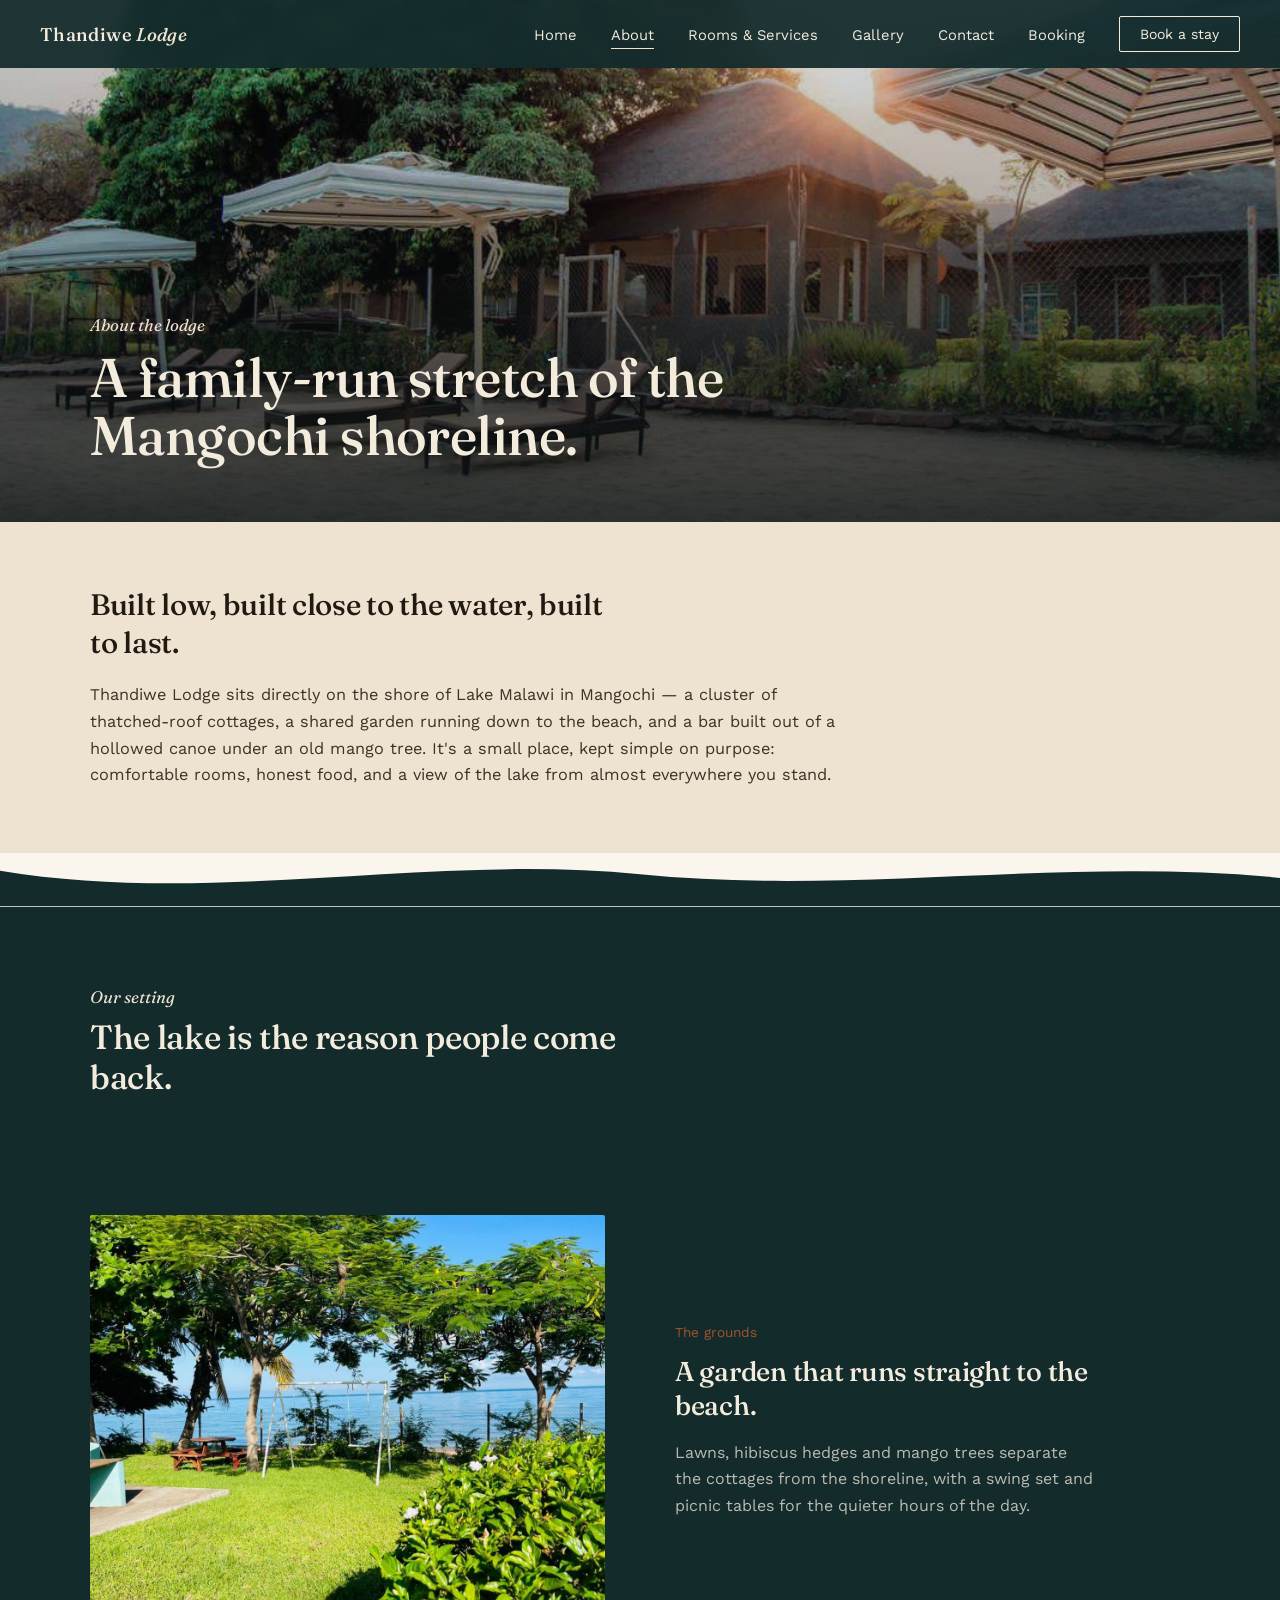
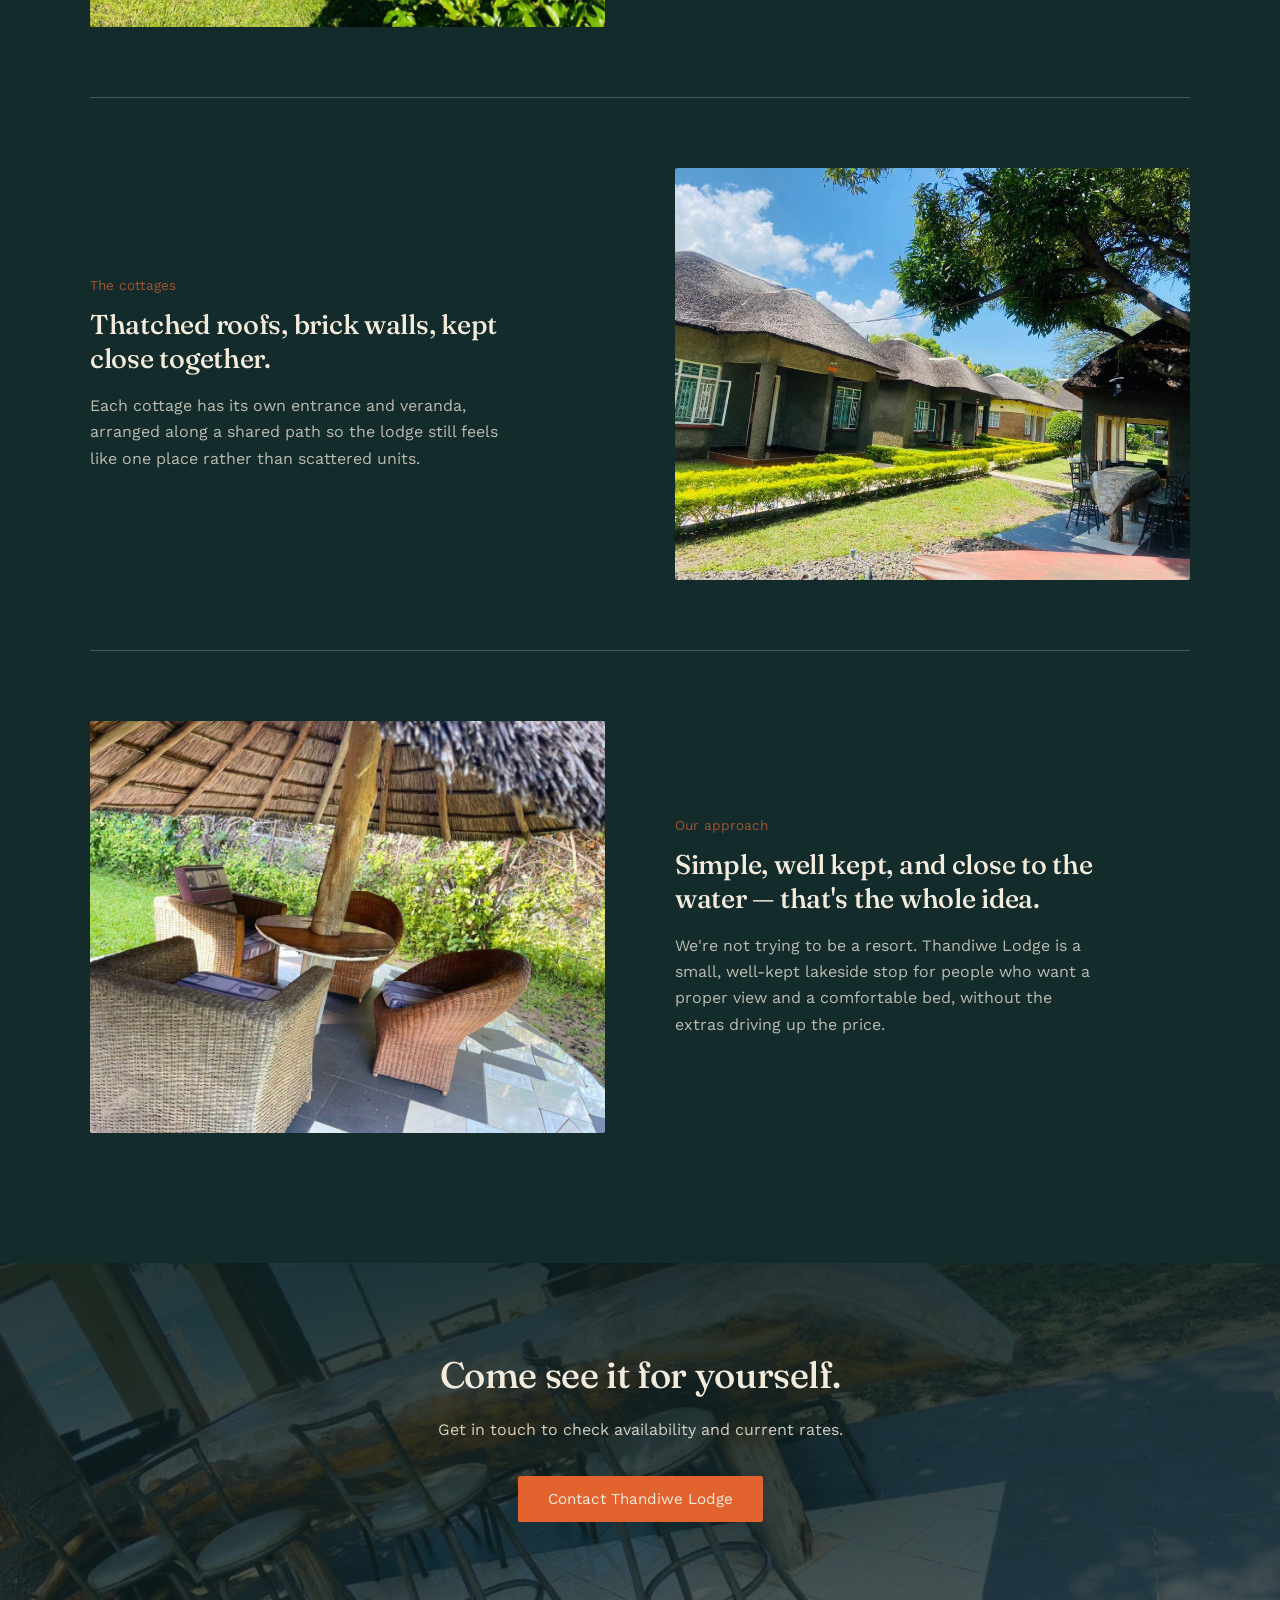
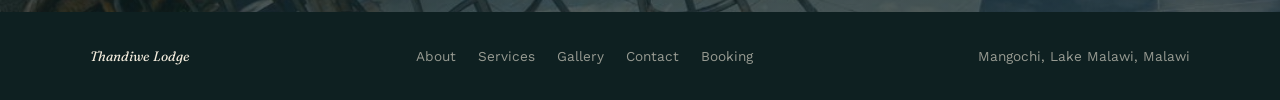
==== commit 8e7172b6: "Update about.html" ====
--- a/about.html
+++ b/about.html
@@ -11,17 +11,26 @@
 </head>
 <body>
 
-  <nav class="nav solid" id="siteNav">
+     <nav class="nav solid" id="siteNav">
     <div class="word">Thandiwe <span>Lodge</span></div>
-    <ul>
-      <li><a href="home.html">Home</a></li>
-      <li><a href="about.html" class="active">About</a></li>
-      <li><a href="services.html">Rooms &amp; Services</a></li>
-      <li><a href="gallery.html">Gallery</a></li>
-      <li><a href="contact.html">Contact</a></li>
-      <li><a href="booking.html">Booking</a></li>
-    </ul>
-    <a class="book-btn" href="booking.html">Book a stay</a>
+    
+    <button class="nav-toggle" id="menuToggle" aria-label="Toggle menu">
+      <span></span>
+      <span></span>
+      <span></span>
+    </button>
+
+    <div class="nav-links" id="navLinks">
+      <ul>
+        <li><a href="home.html">Home</a></li>
+        <li><a href="about.html" class="active">About</a></li>
+        <li><a href="services.html">Rooms &amp; Services</a></li>
+        <li><a href="gallery.html">Gallery</a></li>
+        <li><a href="contact.html">Contact</a></li>
+        <li><a href="booking.html">Booking</a></li>
+      </ul>
+      <a class="book-btn" href="booking.html">Book a stay</a>
+    </div>
   </nav>
 
   <section class="page-banner">
--- a/css/style.css
+++ b/css/style.css
@@ -1,24 +1,545 @@
-document.addEventListener('DOMContentLoaded', function() {
-  const menuToggle = document.getElementById('menuToggle');
-  const navLinks = document.getElementById('navLinks');
-  const nav = document.getElementById('siteNav');
-
-  // Toggle menu on click
-  menuToggle.addEventListener('click', function() {
-    navLinks.classList.toggle('active');
-    menuToggle.classList.toggle('active');
-    
-    // Prevent background scrolling when menu is open
-    if(navLinks.classList.contains('active')){
-        document.body.style.overflow = 'hidden';
-    } else {
-        document.body.style.overflow = '';
-    }
-  });
-
-  // Scroll effect for the navigation bar
-  window.addEventListener('scroll', () => {
-    if (window.scrollY > 40) nav.classList.add('scrolled');
-    else nav.classList.remove('scrolled');
-  });
-});
+:root{
+  --ink:#142B2C;
+  --ink-deep:#0E2021;
+  --sand:#EDE3D0;
+  --paper:#FAF6EE;
+  --clay:#A2532F;
+  --coral:#E2632E;
+  --text-dark:#211A13;
+  --text-light:#F3ECDD;
+  --line-light: rgba(243,236,221,0.22);
+  --line-dark: rgba(33,26,19,0.14);
+}
+
+*{box-sizing:border-box;}
+html{scroll-behavior:smooth;}
+body{
+  margin:0;
+  font-family:'Work Sans', sans-serif;
+  color:var(--text-dark);
+  background:var(--paper);
+  -webkit-font-smoothing:antialiased;
+  overflow-x: hidden;
+}
+h1,h2,h3, .display{
+  font-family:'Fraunces', serif;
+  font-weight:500;
+  letter-spacing:-0.01em;
+  margin:0;
+}
+p{ line-height:1.65; margin:0; }
+a{ color:inherit; text-decoration:none; }
+img{ display:block; width:100%; height:100%; object-fit:cover; }
+section{ position:relative; }
+
+.wrap{
+  max-width:1180px;
+  margin:0 auto;
+  padding:0 40px;
+}
+
+/* ---------- NAV ---------- */
+.nav{
+  position:fixed; top:0; left:0; right:0; z-index:50;
+  display:flex; align-items:center; justify-content:space-between;
+  padding:26px 40px;
+  color:var(--text-light);
+  transition:background .4s ease, padding .4s ease;
+}
+.nav.scrolled, .nav.solid{
+  background:rgba(20,43,44,0.94);
+  padding:16px 40px;
+  backdrop-filter:blur(6px);
+}
+.nav .word{
+  font-family:'Fraunces', serif;
+  font-size:1.15rem;
+  font-weight:500;
+  letter-spacing:0.02em;
+  z-index: 101; /* Keeps logo above mobile menu */
+}
+.nav .word span{ font-style:italic; color:var(--sand); }
+
+/* Menu Toggle Button (Hidden on Desktop) */
+.nav-toggle {
+  display: none;
+  background: none;
+  border: none;
+  cursor: pointer;
+  z-index: 101;
+  padding: 10px;
+  flex-direction: column;
+  gap: 6px;
+}
+.nav-toggle span {
+  display: block;
+  width: 26px;
+  height: 2px;
+  background-color: var(--text-light);
+  transition: transform 0.3s ease, opacity 0.3s ease;
+}
+
+/* Nav Links Container */
+.nav-links {
+  display: flex;
+  align-items: center;
+  gap: 34px;
+}
+.nav ul{
+  list-style:none; display:flex; gap:34px; margin:0; padding:0;
+}
+.nav ul li a{
+  font-size:0.92rem;
+  padding-bottom:4px;
+  border-bottom:1px solid transparent;
+  transition: border-color 0.3s ease;
+}
+.nav ul li a:hover, .nav ul li a.active{ border-bottom:1px solid var(--sand); }
+.nav .book-btn{
+  border:1px solid var(--text-light);
+  padding:9px 20px;
+  border-radius:2px;
+  font-size:0.88rem;
+  white-space:nowrap;
+  transition: background 0.3s ease, color 0.3s ease;
+}
+.nav .book-btn:hover { background: var(--sand); color: var(--ink); }
+
+/* ---------- FULL HERO (home page) ---------- */
+.hero{
+  height:100vh;
+  min-height:640px;
+  position:relative;
+  overflow:hidden;
+  display:flex;
+  align-items:flex-end;
+  color:var(--text-light);
+}
+.hero-img{
+  position:absolute; inset:0;
+  animation:heroZoom 16s ease-out forwards;
+}
+@keyframes heroZoom{
+  from{ transform:scale(1.12); }
+  to{ transform:scale(1); }
+}
+.hero::after{
+  content:"";
+  position:absolute; inset:0;
+  background:linear-gradient(0deg, rgba(11,20,20,0.86) 0%, rgba(11,20,20,0.28) 46%, rgba(11,20,20,0.12) 100%);
+}
+.hero-content{
+  position:relative; z-index:2;
+  padding:0 40px 70px;
+  max-width:1180px;
+  margin:0 auto;
+  width:100%;
+  opacity:0;
+  animation:heroIn 1.1s ease .4s forwards;
+}
+@keyframes heroIn{
+  from{ opacity:0; transform:translateY(18px); }
+  to{ opacity:1; transform:translateY(0); }
+}
+.hero-kicker{
+  font-size:0.95rem;
+  color:var(--sand);
+  margin-bottom:18px;
+  max-width:420px;
+}
+.hero h1{
+  font-size:clamp(2.6rem, 6vw, 5rem);
+  line-height:1.02;
+  max-width:820px;
+}
+.hero h1 em{ font-style:italic; color:var(--sand); font-weight:400; }
+.hero-sub{
+  margin-top:26px;
+  font-size:1.05rem;
+  max-width:460px;
+  color:rgba(243,236,221,0.86);
+}
+.hero-actions{
+  margin-top:38px;
+  display:flex;
+  gap:18px;
+  align-items:center;
+  flex-wrap:wrap;
+}
+.btn-primary{
+  background:var(--coral);
+  color:var(--text-light);
+  padding:14px 30px;
+  border-radius:2px;
+  font-size:0.95rem;
+  display:inline-block;
+  transition: background 0.3s ease;
+}
+.btn-primary:hover { background: #c95525; }
+.btn-ghost{
+  border-bottom:1px solid var(--text-light);
+  padding-bottom:3px;
+  font-size:0.95rem;
+}
+.scroll-cue{
+  position:absolute; right:40px; bottom:40px; z-index:2;
+  color:var(--text-light);
+  font-size:0.8rem;
+  display:flex; align-items:center; gap:10px;
+}
+.scroll-cue .line{
+  width:1px; height:34px; background:rgba(243,236,221,0.5);
+  position:relative;
+  overflow:hidden;
+}
+.scroll-cue .line::after{
+  content:""; position:absolute; left:0; top:-100%; width:100%; height:100%;
+  background:var(--sand);
+  animation:cueMove 1.8s ease-in-out infinite;
+}
+@keyframes cueMove{
+  0%{ top:-100%; } 50%{ top:100%; } 100%{ top:100%; }
+}
+
+/* ---------- PAGE BANNER (inner pages) ---------- */
+.page-banner{
+  height:58vh;
+  min-height:380px;
+  position:relative;
+  overflow:hidden;
+  display:flex;
+  align-items:flex-end;
+  color:var(--text-light);
+}
+.page-banner .hero-img{ animation:none; }
+.page-banner::after{
+  content:"";
+  position:absolute; inset:0;
+  background:linear-gradient(0deg, rgba(11,20,20,0.82) 0%, rgba(11,20,20,0.3) 60%, rgba(11,20,20,0.12) 100%);
+}
+.page-banner-content{
+  position:relative; z-index:2;
+  padding:0 40px 56px;
+  max-width:1180px;
+  margin:0 auto;
+  width:100%;
+}
+.page-banner-content .tag{
+  font-family:'Fraunces', serif;
+  font-style:italic;
+  color:var(--sand);
+  font-size:1.05rem;
+  display:block;
+  margin-bottom:14px;
+}
+.page-banner-content h1{
+  font-size:clamp(2rem, 4.4vw, 3.4rem);
+  line-height:1.08;
+  max-width:700px;
+}
+
+/* ---------- WELCOME / RATE STRIP ---------- */
+.welcome{
+  background:var(--sand);
+  padding:64px 0;
+}
+.welcome .wrap{
+  display:grid;
+  grid-template-columns:1.5fr 1fr;
+  gap:60px;
+  align-items:start;
+}
+.welcome h2{
+  font-size:1.85rem;
+  line-height:1.28;
+  max-width:520px;
+}
+.welcome p.lead{
+  margin-top:20px;
+  font-size:1.02rem;
+  max-width:500px;
+  color:#3b3126;
+}
+.rate-box{
+  border-left:2px solid var(--clay);
+  padding-left:26px;
+}
+.rate-box .amount{
+  font-family:'Fraunces', serif;
+  font-size:2.5rem;
+  font-weight:500;
+  color:var(--clay);
+  line-height:1;
+}
+.rate-box .unit{
+  font-size:0.95rem;
+  color:#3b3126;
+  margin-top:8px;
+  display:block;
+}
+.rate-box .note{
+  margin-top:16px;
+  font-size:0.84rem;
+  color:#6b5f4d;
+  font-style:italic;
+}
+
+/* ---------- WAVE DIVIDER ---------- */
+.wave{ display:block; width:100%; line-height:0; }
+.wave svg{ display:block; width:100%; height:auto; }
+
+/* ---------- SECTION HEAD ---------- */
+.section-head{ margin-bottom:48px; max-width:600px; }
+.section-head .tag{
+  font-family:'Fraunces', serif;
+  font-style:italic;
+  color:var(--clay);
+  font-size:1.05rem;
+  margin-bottom:10px;
+  display:block;
+}
+.section-head h2{ font-size:2.1rem; line-height:1.2; }
+
+/* ---------- GALLERY GRID ---------- */
+.gallery{ background:var(--paper); padding:90px 0 100px; }
+.grid-gallery{
+  display:grid;
+  grid-template-columns:repeat(6, 1fr);
+  grid-auto-rows:130px;
+  gap:14px;
+}
+.grid-gallery figure{ margin:0; overflow:hidden; position:relative; border-radius:2px; }
+.grid-gallery figure img{ transition:transform 1.1s cubic-bezier(.2,.7,.2,1); }
+.grid-gallery figure:hover img{ transform:scale(1.06); }
+.grid-gallery figcaption{
+  position:absolute; left:0; right:0; bottom:0;
+  padding:16px 18px 14px;
+  font-size:0.82rem;
+  color:var(--text-light);
+  background:linear-gradient(0deg, rgba(14,32,33,0.75), transparent);
+}
+.g-a{ grid-column:span 3; grid-row:span 3; }
+.g-b{ grid-column:span 3; grid-row:span 2; }
+.g-c{ grid-column:span 2; grid-row:span 2; }
+.g-d{ grid-column:span 2; grid-row:span 2; }
+.g-e{ grid-column:span 2; grid-row:span 2; }
+.g-f{ grid-column:span 3; grid-row:span 2; }
+.g-g{ grid-column:span 3; grid-row:span 2; }
+.g-h{ grid-column:span 2; grid-row:span 2; }
+.g-i{ grid-column:span 2; grid-row:span 2; }
+.g-j{ grid-column:span 2; grid-row:span 2; }
+.g-k{ grid-column:span 3; grid-row:span 2; }
+.g-l{ grid-column:span 3; grid-row:span 2; }
+
+/* ---------- STAY / RATE BAND ---------- */
+.stay-band{ background:var(--ink); color:var(--text-light); padding:100px 0; }
+.stay-band .wrap{ display:grid; grid-template-columns:1fr 1fr; gap:70px; align-items:center; }
+.stay-media{ position:relative; aspect-ratio:4/5; overflow:hidden; border-radius:2px; }
+.stay-band .section-head .tag{ color:var(--sand); }
+.stay-band h2{ color:var(--text-light); font-size:2.1rem; }
+.stay-copy p.lead{ margin-top:18px; color:rgba(243,236,221,0.8); max-width:440px; }
+.stay-list{ margin-top:34px; display:flex; flex-direction:column; gap:16px; }
+.stay-list .row{
+  display:flex; justify-content:space-between;
+  border-bottom:1px solid var(--line-light);
+  padding-bottom:14px; max-width:440px;
+}
+.stay-list .row .k{ font-size:0.95rem; color:rgba(243,236,221,0.75); }
+.stay-list .row .v{ font-family:'Fraunces', serif; font-size:1.15rem; }
+.stay-cta{ margin-top:34px; }
+
+/* ---------- STORY ROWS ---------- */
+.story{ background:var(--paper); padding:100px 0 60px; }
+.story-row{
+  display:grid; grid-template-columns:1fr 1fr; gap:70px; align-items:center;
+  padding:70px 0; border-bottom:1px solid var(--line-dark);
+}
+.story-row:last-child{ border-bottom:none; }
+.story-row.reverse{ direction:rtl; }
+.story-row.reverse > *{ direction:ltr; }
+.story-media{ aspect-ratio:5/4; overflow:hidden; border-radius:2px; }
+.story-copy .num{ font-size:0.85rem; color:var(--clay); display:block; margin-bottom:14px; }
+.story-copy h3{ font-size:1.7rem; line-height:1.25; max-width:420px; }
+.story-copy p{ margin-top:18px; color:#4a4032; max-width:420px; }
+
+/* ---------- SERVICE / RATE CARDS ---------- */
+.cards{ background:var(--sand); padding:90px 0; }
+.card-grid{
+  display:grid;
+  grid-template-columns:repeat(3, 1fr);
+  gap:28px;
+  margin-top:10px;
+}
+.service-card{
+  background:var(--paper);
+  border-radius:2px;
+  overflow:hidden;
+}
+.service-card .media{ aspect-ratio:4/3; overflow:hidden; }
+.service-card .body{ padding:26px 24px 30px; }
+.service-card h3{ font-size:1.25rem; }
+.service-card p{ margin-top:12px; font-size:0.94rem; color:#4a4032; }
+
+/* ---------- CONTACT ---------- */
+.contact{ position:relative; color:var(--text-light); padding:130px 0 110px; overflow:hidden; }
+.contact-bg{ position:absolute; inset:0; }
+.contact::after{
+  content:"";
+  position:absolute; inset:0;
+  background:linear-gradient(180deg, rgba(14,32,33,0.88), rgba(14,32,33,0.72));
+}
+.contact .wrap{ position:relative; z-index:2; }
+.contact-inner{ display:grid; grid-template-columns:1.3fr 1fr; gap:70px; }
+.contact h2{ font-size:2.3rem; line-height:1.2; max-width:520px; }
+.contact p.lead{ margin-top:20px; max-width:440px; color:rgba(243,236,221,0.85); }
+.contact-card{ border:1px solid var(--line-light); padding:34px; border-radius:2px; }
+.contact-card .line{
+  display:flex; justify-content:space-between; padding:14px 0;
+  border-bottom:1px solid var(--line-light); font-size:0.95rem;
+}
+.contact-card .line:last-of-type{ border-bottom:none; }
+.contact-card .line .k{ color:rgba(243,236,221,0.6); }
+.contact-card .fb-btn{
+  margin-top:24px; display:block; text-align:center;
+  background:var(--coral); padding:14px; border-radius:2px; font-size:0.95rem;
+}
+
+/* ---------- CONTACT FORM (non-functional, informational) ---------- */
+.form-note{ background:var(--paper); padding:90px 0; }
+.form-note .wrap{ display:grid; grid-template-columns:1fr 1fr; gap:70px; align-items:start; }
+.info-list{ display:flex; flex-direction:column; gap:26px; margin-top:32px; }
+.info-list .item{ border-bottom:1px solid var(--line-dark); padding-bottom:22px; }
+.info-list .item .k{ font-family:'Fraunces', serif; font-size:1.05rem; color:var(--clay); }
+.info-list .item .v{ margin-top:8px; font-size:0.96rem; color:#4a4032; }
+
+/* ---------- FOOTER ---------- */
+footer{ background:var(--ink-deep); color:rgba(243,236,221,0.6); padding:36px 0; font-size:0.85rem; }
+footer .wrap{ display:flex; justify-content:space-between; align-items:center; flex-wrap:wrap; gap:12px; }
+footer .word{ color:var(--text-light); font-family:'Fraunces', serif; font-style:italic; }
+footer .foot-links{ display:flex; gap:22px; list-style:none; padding:0; margin:0; }
+
+@media (prefers-reduced-motion: reduce){
+  .hero-img{ animation:none; }
+  .hero-content{ animation:none; opacity:1; }
+  .scroll-cue .line::after{ animation:none; }
+}
+
+/* ---------------------------------------------------------
+   RESPONSIVE DESIGN & MOBILE MENU
+   --------------------------------------------------------- */
+
+/* Tablet / Small Laptop (max 1024px) */
+@media (max-width: 1024px) {
+  .wrap{ padding: 0 32px; }
+  .nav { padding: 20px 32px; }
+  .nav.scrolled { padding: 16px 32px; }
+  .nav ul { gap: 20px; }
+  
+  .hero-content { padding-bottom: 50px; }
+  .story-row, .stay-band .wrap { gap: 40px; }
+  .contact-inner, .form-note .wrap { gap: 40px; }
+  
+  .grid-gallery { grid-auto-rows: 100px; }
+}
+
+/* Mobile & Small Tablets (max 880px) */
+@media (max-width: 880px) {
+  .wrap { padding: 0 24px; }
+  .nav { padding: 16px 24px; }
+  .nav.scrolled { padding: 12px 24px; }
+  
+  /* --- MOBILE MENU TOGGLE --- */
+  .nav-toggle { display: flex; } /* Show hamburger */
+  
+  .nav-links {
+    position: fixed;
+    top: 0; left: 0;
+    width: 100%; height: 100vh;
+    background: var(--ink);
+    flex-direction: column;
+    justify-content: center;
+    gap: 40px;
+    transform: translateX(100%); /* Hide off-screen */
+    transition: transform 0.4s cubic-bezier(0.8, 0, 0.2, 1);
+    z-index: 100;
+  }
+  
+  .nav-links.active { transform: translateX(0); } /* Slide in */
+  
+  .nav ul {
+    flex-direction: column;
+    align-items: center;
+    gap: 30px;
+  }
+  .nav ul li a { font-size: 1.3rem; } /* Bigger text for touch */
+  
+  .nav-toggle.active span:nth-child(1) { transform: translateY(8px) rotate(45deg); }
+  .nav-toggle.active span:nth-child(2) { opacity: 0; }
+  .nav-toggle.active span:nth-child(3) { transform: translateY(-8px) rotate(-45deg); }
+
+  /* --- LAYOUT ADJUSTMENTS --- */
+  .welcome .wrap, 
+  .stay-band .wrap, 
+  .contact-inner, 
+  .form-note .wrap, 
+  .story-row { 
+    grid-template-columns: 1fr; 
+    gap: 40px; 
+  }
+  
+  .story-row.reverse { direction: ltr; }
+  
+  .rate-box { 
+    border-left: none; 
+    border-top: 2px solid var(--clay); 
+    padding-left: 0; 
+    padding-top: 20px; 
+    margin-top: 10px;
+  }
+  
+  /* Gallery 2 columns */
+  .grid-gallery { 
+    grid-template-columns: repeat(2, 1fr); 
+    grid-auto-rows: 180px; 
+  }
+  .grid-gallery figure { 
+    grid-column: span 1 !important; 
+    grid-row: span 1 !important; 
+  }
+  
+  .story-row .story-media { order: -1; }
+  .stay-media { order: -1; }
+  
+  .card-grid { grid-template-columns: repeat(2, 1fr); }
+}
+
+/* Small Mobile Phones (max 600px) */
+@media (max-width: 600px) {
+  .wrap { padding: 0 20px; }
+  .nav { padding: 16px 20px; }
+  
+  .hero { min-height: 100svh; }
+  .hero-content { padding: 0 20px 50px; }
+  .hero h1 { font-size: 2.2rem; }
+  .hero-actions { flex-direction: column; align-items: stretch; gap: 12px; }
+  .btn-primary, .btn-ghost { text-align: center; width: 100%; }
+  
+  .page-banner { height: 45vh; min-height: 300px; }
+  .page-banner-content { padding: 0 20px 40px; }
+  .page-banner-content h1 { font-size: 2rem; }
+  
+  .welcome, .gallery, .cards, .story, .contact, .form-note { padding: 60px 0; }
+  .stay-band { padding: 60px 0; }
+  
+  /* Gallery full width stack */
+  .grid-gallery { grid-template-columns: 1fr; grid-auto-rows: 220px; }
+  .grid-gallery figcaption { font-size: 0.9rem; padding: 20px; }
+  
+  .card-grid { grid-template-columns: 1fr; }
+  .service-card .media { aspect-ratio: 16/9; }
+  
+  footer .wrap { flex-direction: column; text-align: center; justify-content: center; }
+  footer .foot-links { flex-wrap: wrap; justify-content: center; }
+  
+  .contact-card .line { flex-direction: column; gap: 4px; }
+}
